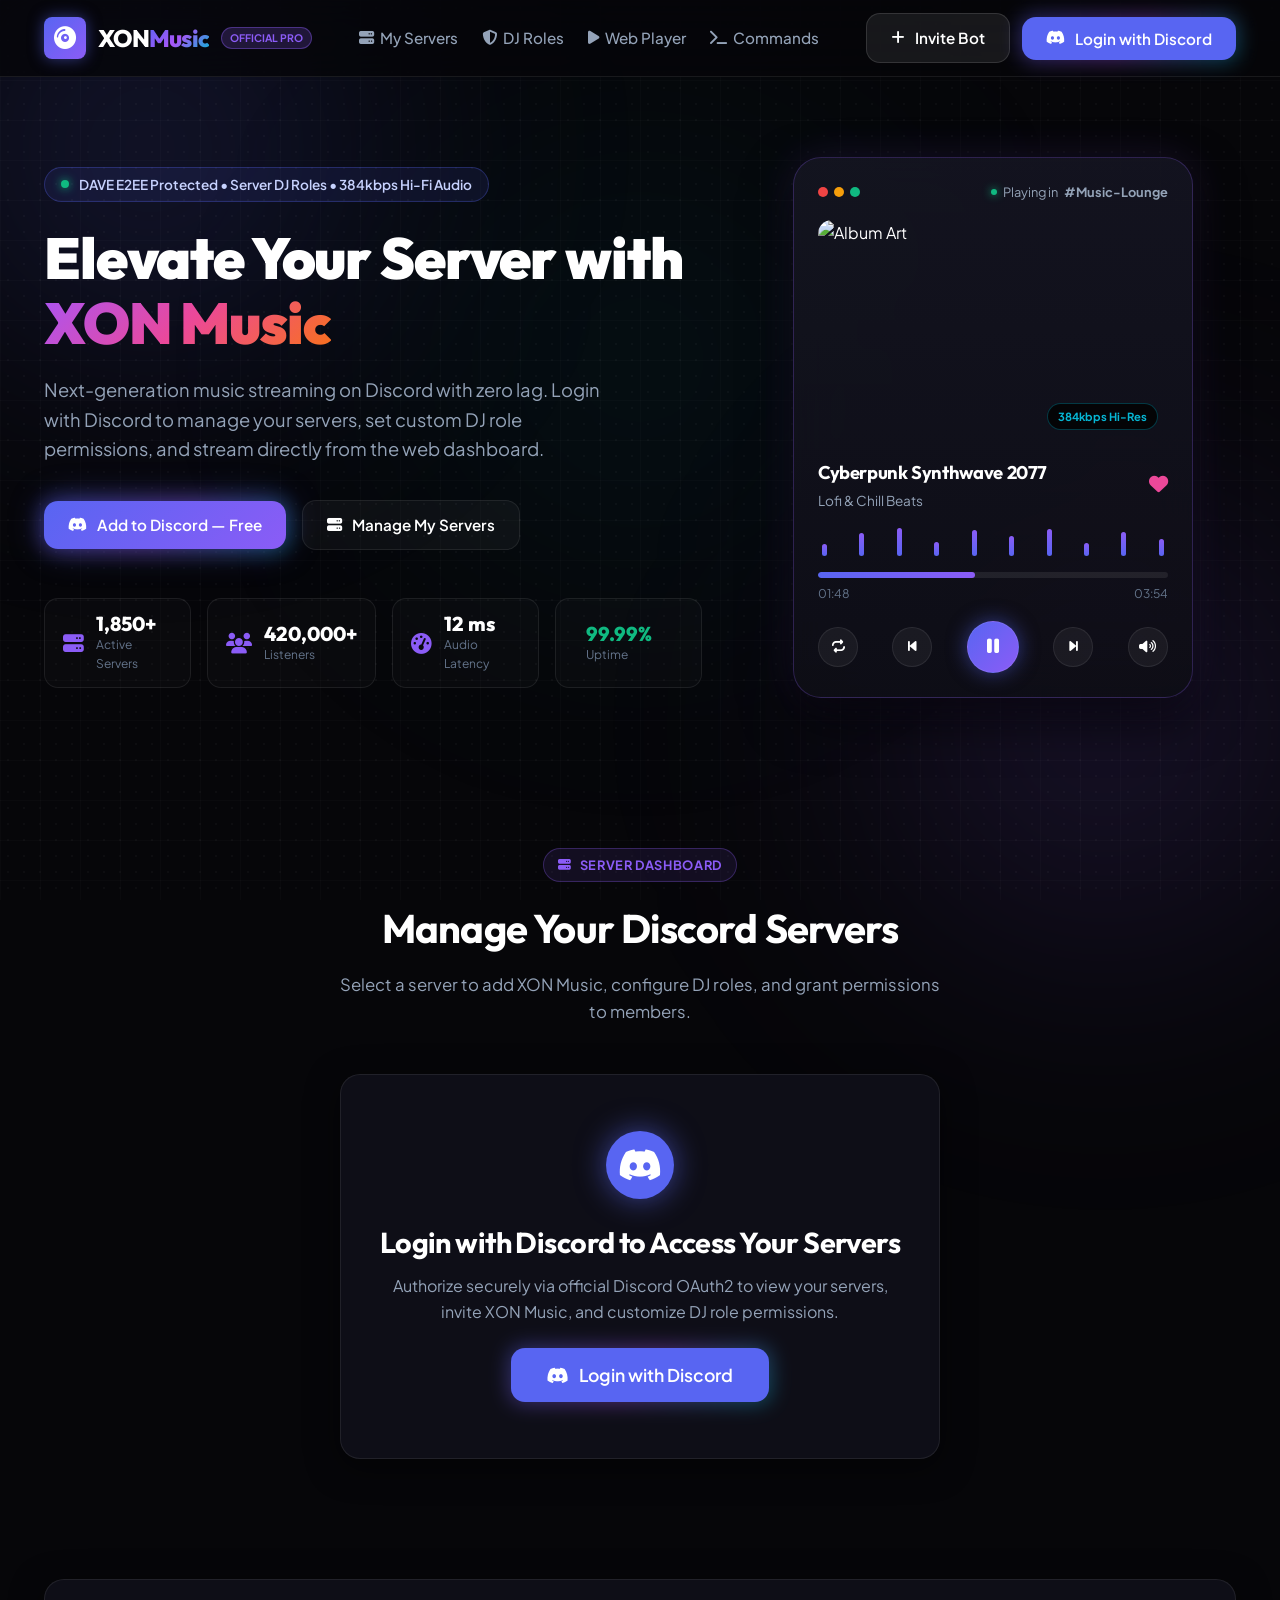
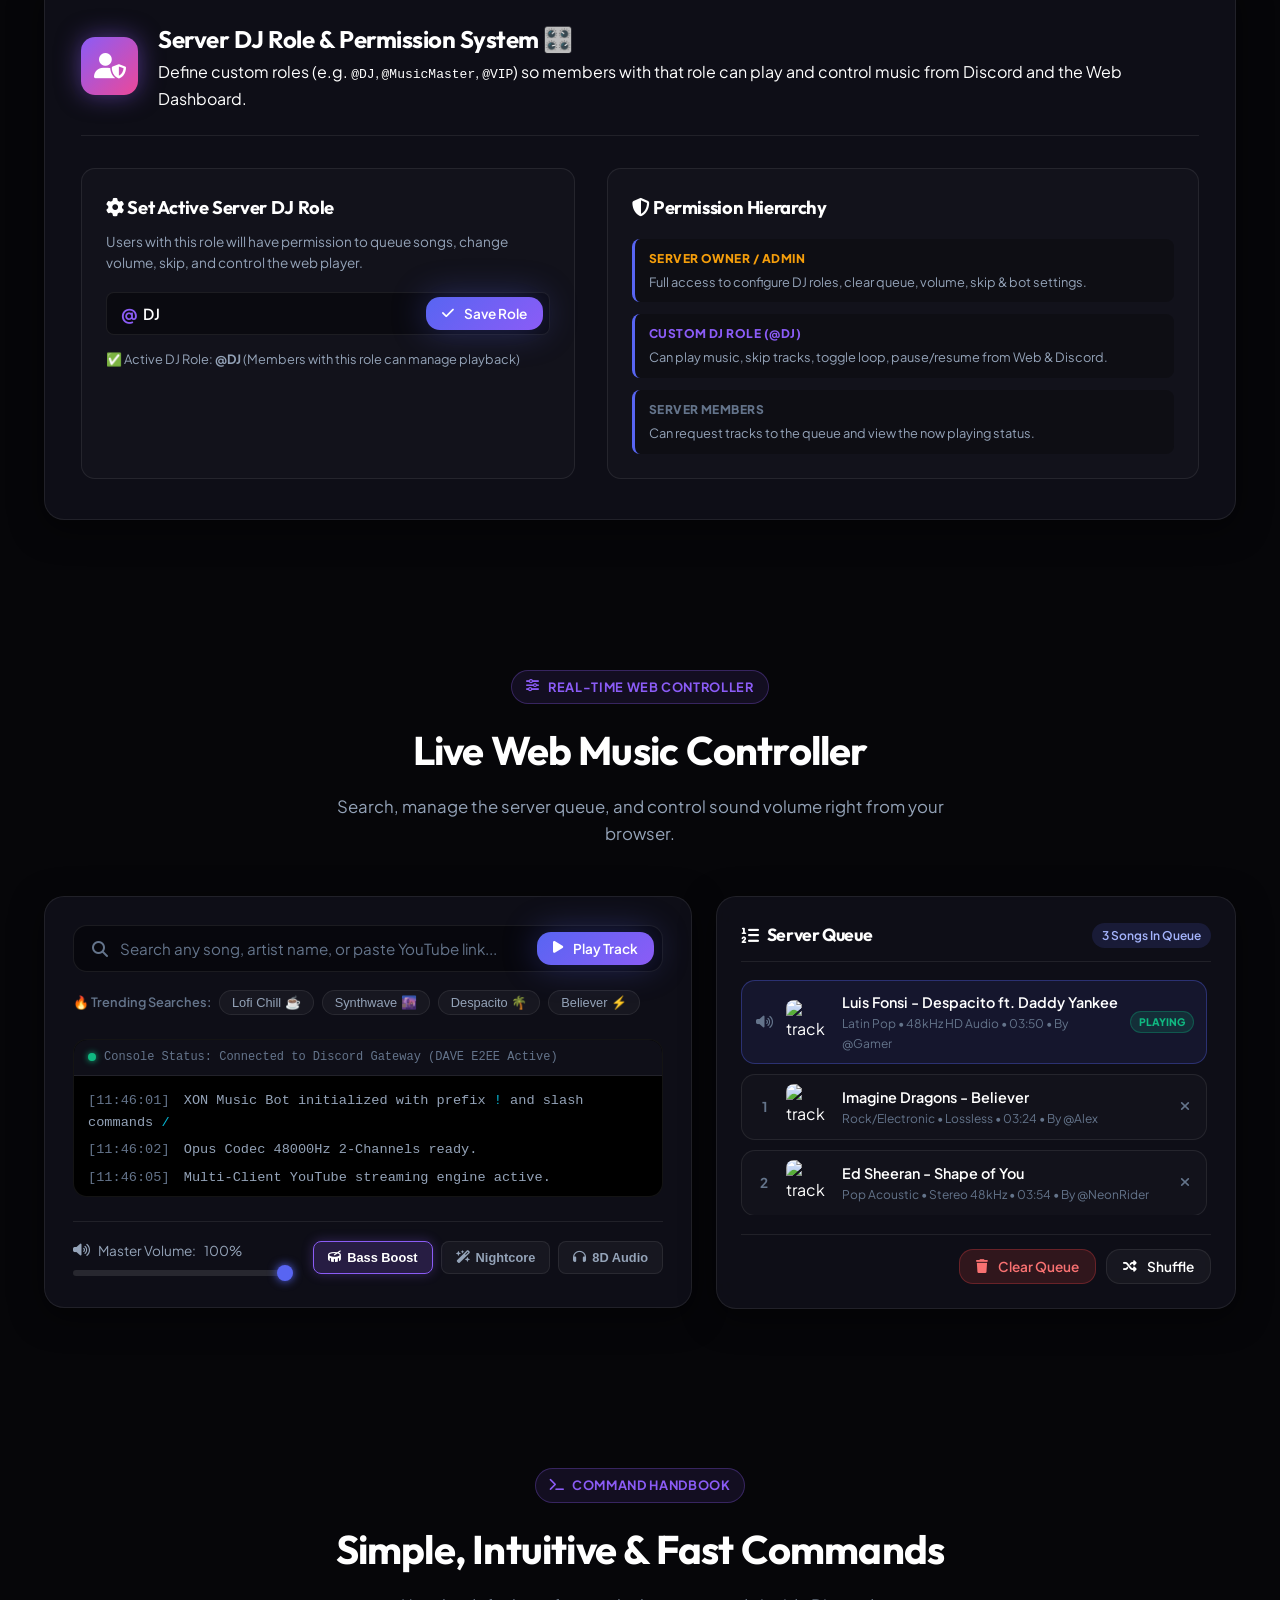
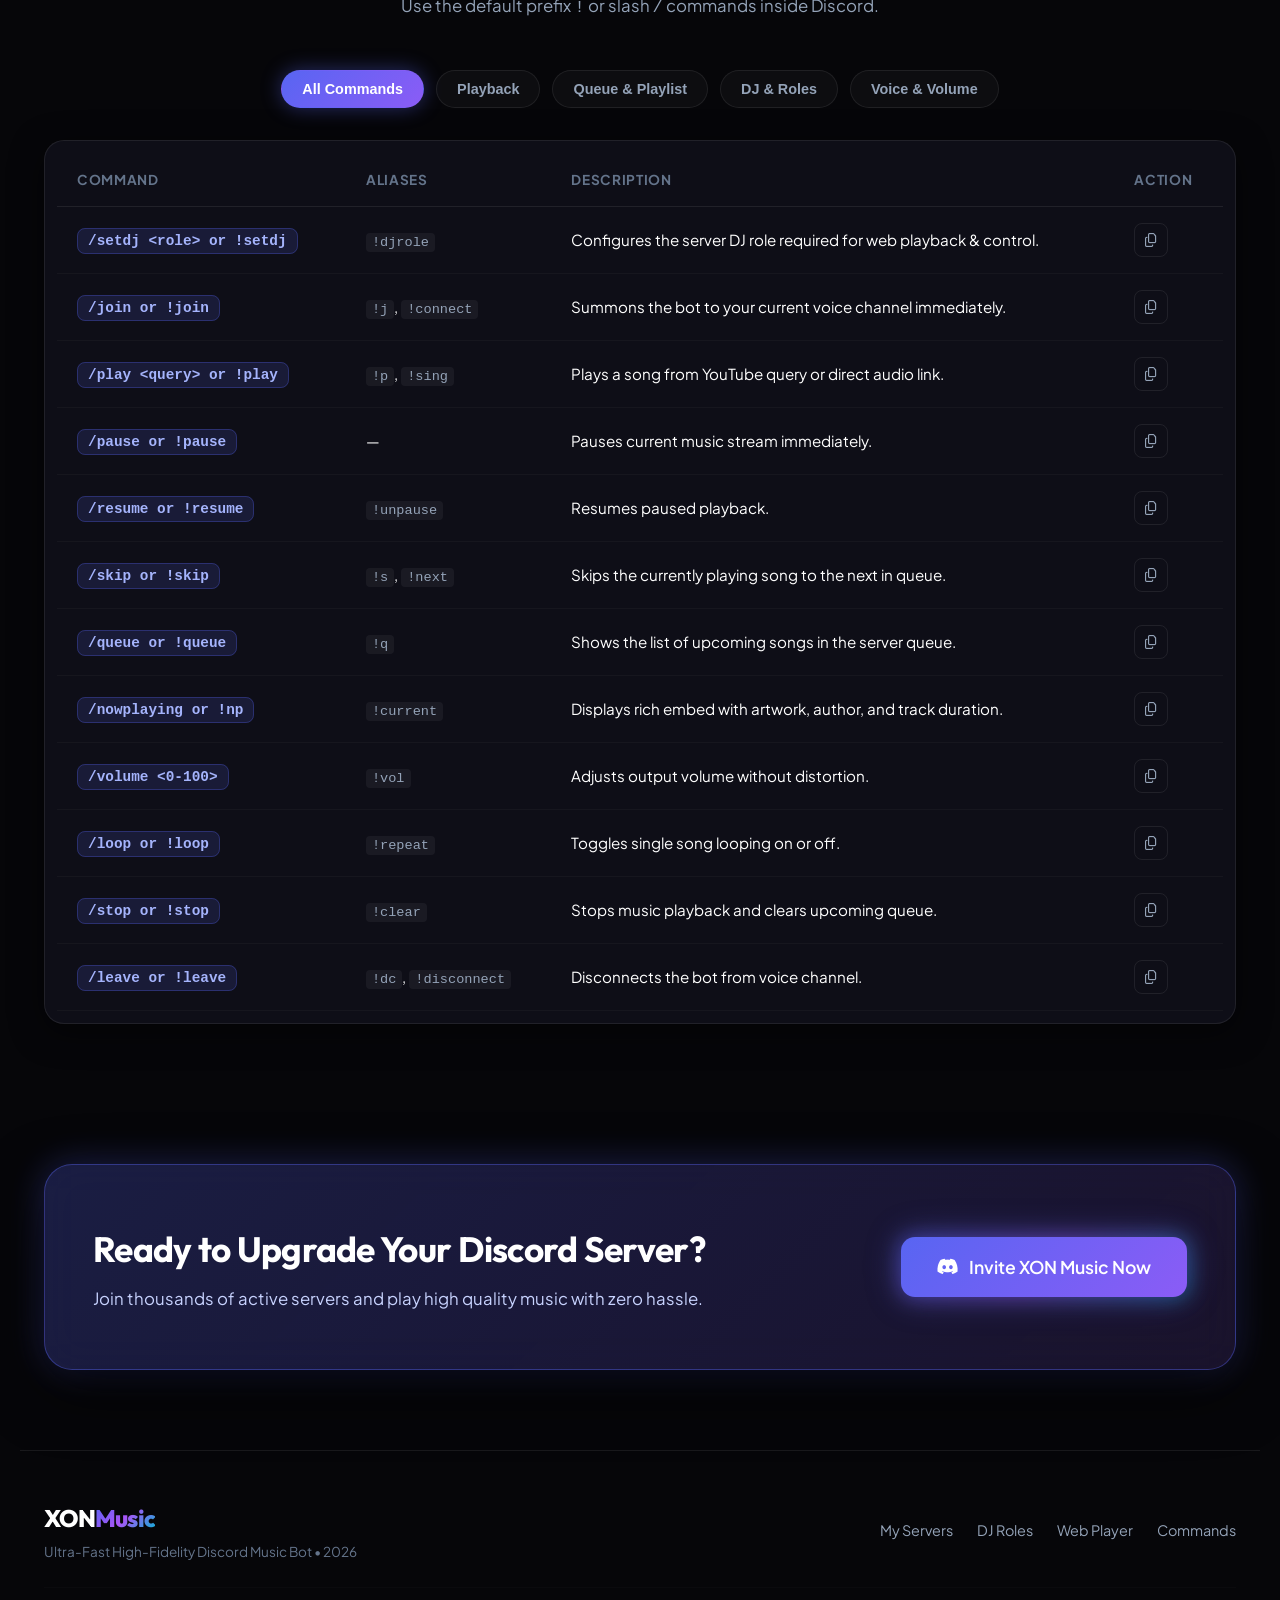
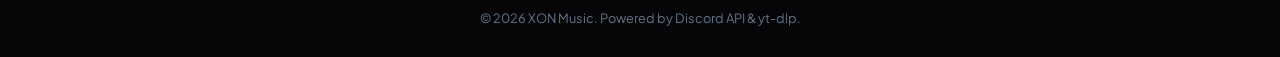
==== web/index.html @ 962e9e8c "Deploy XON Music Bot and Web Dashboard" ====
<!DOCTYPE html>
<html lang="en">
<head>
  <meta charset="UTF-8">
  <meta name="viewport" content="width=device-width, initial-scale=1.0">
  <title>XON Music — Premium High-Fidelity Discord Music Bot & Dashboard</title>
  <meta name="description" content="High-fidelity 24/7 Discord Music Bot with lossless 384kbps audio streaming, DAVE End-to-End Encryption, Server Dashboard & DJ Role Manager.">
  
  <!-- Open Graph / Discord Embed Preview Tags -->
  <meta property="og:type" content="website">
  <meta property="og:title" content="XON Music — Premium Discord Music Bot & Web Dashboard">
  <meta property="og:description" content="Lossless 384kbps audio, 24/7 Uptime, DAVE Voice Encryption, Server Selector & DJ Role Manager. Invite XON Music!">
  <meta property="og:image" content="https://images.unsplash.com/photo-1614613535308-eb5fbd3d2c17?w=1200&auto=format&fit=crop&q=80">
  <meta name="theme-color" content="#8B5CF6">

  <!-- Google Fonts -->
  <link rel="preconnect" href="https://fonts.googleapis.com">
  <link rel="preconnect" href="https://fonts.gstatic.com" crossorigin>
  <link href="https://fonts.googleapis.com/css2?family=Outfit:wght@300;400;500;600;700;800;900&family=Plus+Jakarta+Sans:wght@400;500;600;700;800&display=swap" rel="stylesheet">
  <link rel="stylesheet" href="https://cdnjs.cloudflare.com/ajax/libs/font-awesome/6.5.1/css/all.min.css">
  <link rel="stylesheet" href="style.css">
</head>
<body class="dark-theme">
  <!-- Background Glow & Grid Effect -->
  <div class="bg-noise"></div>
  <div class="bg-grid"></div>
  <div class="glow-orb glow-top-left"></div>
  <div class="glow-orb glow-bottom-right"></div>
  <div class="glow-orb glow-center"></div>

  <!-- Navigation Bar -->
  <header class="navbar-wrapper">
    <nav class="navbar container">
      <a href="#" class="nav-brand">
        <div class="brand-icon">
          <i class="fa-solid fa-compact-disc fa-spin-pulse"></i>
        </div>
        <span class="brand-name">XON<span class="gradient-text">Music</span></span>
        <span class="badge-tag">OFFICIAL PRO</span>
      </a>

      <div class="nav-links">
        <a href="#servers" class="nav-link"><i class="fa-solid fa-server"></i> My Servers</a>
        <a href="#roles" class="nav-link"><i class="fa-solid fa-shield-halved"></i> DJ Roles</a>
        <a href="#player" class="nav-link"><i class="fa-solid fa-play"></i> Web Player</a>
        <a href="#commands" class="nav-link"><i class="fa-solid fa-terminal"></i> Commands</a>
      </div>

      <div class="nav-actions">
        <a id="navInviteBtn" href="https://discord.com/oauth2/authorize?client_id=1539145323048599625&permissions=8&scope=bot%20applications.commands" target="_blank" class="btn btn-secondary">
          <i class="fa-solid fa-plus"></i> Invite Bot
        </a>
        <button id="discordLoginBtn" class="btn btn-discord btn-glow">
          <i class="fa-brands fa-discord"></i> <span id="loginBtnText">Login with Discord</span>
        </button>
      </div>
    </nav>
  </header>

  <main>
    <!-- Hero Section -->
    <section class="hero-section container">
      <div class="hero-content">
        <div class="hero-pill">
          <span class="pill-dot"></span>
          <span>DAVE E2EE Protected • Server DJ Roles • 384kbps Hi-Fi Audio</span>
        </div>
        <h1 class="hero-title">
          Elevate Your Server with <span class="gradient-text-alt">XON Music</span>
        </h1>
        <p class="hero-subtitle">
          Next-generation music streaming on Discord with zero lag. Login with Discord to manage your servers, set custom DJ role permissions, and stream directly from the web dashboard.
        </p>

        <div class="hero-cta-group">
          <a id="heroInviteBtn" href="https://discord.com/oauth2/authorize?client_id=1539145323048599625&permissions=8&scope=bot%20applications.commands" target="_blank" class="btn btn-primary btn-glow">
            <i class="fa-brands fa-discord"></i> Add to Discord — Free
          </a>
          <a href="#servers" class="btn btn-glass">
            <i class="fa-solid fa-server"></i> Manage My Servers
          </a>
        </div>

        <!-- Live Server Counters -->
        <div class="stats-ribbon">
          <div class="stat-card">
            <div class="stat-icon"><i class="fa-solid fa-server"></i></div>
            <div class="stat-info">
              <span class="stat-number" id="serverCount">1,850+</span>
              <span class="stat-label">Active Servers</span>
            </div>
          </div>
          <div class="stat-card">
            <div class="stat-icon"><i class="fa-solid fa-users"></i></div>
            <div class="stat-info">
              <span class="stat-number" id="userCount">420,000+</span>
              <span class="stat-label">Listeners</span>
            </div>
          </div>
          <div class="stat-card">
            <div class="stat-icon"><i class="fa-solid fa-gauge-high"></i></div>
            <div class="stat-info">
              <span class="stat-number" id="pingValue">12 ms</span>
              <span class="stat-label">Audio Latency</span>
            </div>
          </div>
          <div class="stat-card">
            <div class="stat-icon"><i class="fa-solid fa-shield-check"></i></div>
            <div class="stat-info">
              <span class="stat-number text-success">99.99%</span>
              <span class="stat-label">Uptime</span>
            </div>
          </div>
        </div>
      </div>

      <!-- Hero Visual / Live Music Card Mockup -->
      <div class="hero-visual">
        <div class="music-card-mockup glass-panel">
          <div class="mockup-header">
            <div class="window-dots">
              <span></span><span></span><span></span>
            </div>
            <div class="mockup-status">
              <span class="status-indicator"></span> Playing in <strong>#Music-Lounge</strong>
            </div>
          </div>

          <div class="mockup-artwork-wrap">
            <img id="mockupImg" src="https://images.unsplash.com/photo-1614613535308-eb5fbd3d2c17?w=600&auto=format&fit=crop&q=80" alt="Album Art" class="mockup-artwork">
            <div class="mockup-badge">384kbps Hi-Res</div>
          </div>

          <div class="mockup-body">
            <div class="track-info">
              <h3 id="mockupTitle" class="track-title">Cyberpunk Synthwave 2077</h3>
              <p id="mockupArtist" class="track-artist">Lofi & Chill Beats</p>
            </div>
            <button class="like-btn"><i class="fa-solid fa-heart"></i></button>
          </div>

          <!-- Equalizer Animation -->
          <div class="equalizer-bar-group">
            <span class="bar"></span>
            <span class="bar"></span>
            <span class="bar"></span>
            <span class="bar"></span>
            <span class="bar"></span>
            <span class="bar"></span>
            <span class="bar"></span>
            <span class="bar"></span>
            <span class="bar"></span>
            <span class="bar"></span>
          </div>

          <!-- Progress Bar -->
          <div class="progress-wrap">
            <div class="progress-bar">
              <div class="progress-fill" style="width: 45%;"></div>
            </div>
            <div class="progress-times">
              <span id="mockupCurrentTime">01:48</span>
              <span id="mockupTotalTime">03:54</span>
            </div>
          </div>

          <!-- Interactive Controls Preview -->
          <div class="mockup-controls">
            <button class="ctrl-btn" title="Loop" id="mockupLoopBtn"><i class="fa-solid fa-repeat"></i></button>
            <button class="ctrl-btn" title="Previous"><i class="fa-solid fa-backward-step"></i></button>
            <button class="ctrl-btn ctrl-play" id="mockupPlayBtn" title="Play/Pause"><i class="fa-solid fa-pause"></i></button>
            <button class="ctrl-btn" title="Next" id="mockupSkipBtn"><i class="fa-solid fa-forward-step"></i></button>
            <button class="ctrl-btn" title="Volume" id="mockupVolBtn"><i class="fa-solid fa-volume-high"></i></button>
          </div>
        </div>
      </div>
    </section>

    <!-- Server Dashboard & DJ Role Manager Section -->
    <section id="servers" class="dashboard-section container">
      <div class="section-header text-center">
        <span class="badge-chip"><i class="fa-solid fa-server"></i> Server Dashboard</span>
        <h2 class="section-title">Manage Your Discord Servers</h2>
        <p class="section-subtitle">Select a server to add XON Music, configure DJ roles, and grant permissions to members.</p>
      </div>

      <!-- Auth Required Prompt / Active Servers Container -->
      <div id="serversDashboardWrapper">
        <!-- Logged Out State Banner -->
        <div id="serversLoggedOutBanner" class="servers-login-prompt glass-panel text-center">
          <div class="prompt-icon">
            <i class="fa-brands fa-discord"></i>
          </div>
          <h3>Login with Discord to Access Your Servers</h3>
          <p>Authorize securely via official Discord OAuth2 to view your servers, invite XON Music, and customize DJ role permissions.</p>
          <button id="btnPromptDiscordLogin" class="btn btn-discord btn-lg btn-glow">
            <i class="fa-brands fa-discord"></i> Login with Discord
          </button>
        </div>

        <!-- Logged In Servers Grid -->
        <div id="serversLoggedInGrid" class="servers-grid" style="display: none;">
          <!-- Populated dynamically via official Discord API -->
        </div>
      </div>
    </section>

    <!-- DJ Roles & Permission Manager Section -->
    <section id="roles" class="roles-section container">
      <div class="roles-card glass-panel">
        <div class="roles-header">
          <div class="roles-icon">
            <i class="fa-solid fa-user-shield"></i>
          </div>
          <div>
            <h2>Server DJ Role & Permission System 🎛️</h2>
            <p>Define custom roles (e.g. <code>@DJ</code>, <code>@MusicMaster</code>, <code>@VIP</code>) so members with that role can play and control music from Discord and the Web Dashboard.</p>
          </div>
        </div>

        <div class="roles-setup-grid">
          <div class="role-config-box">
            <h4><i class="fa-solid fa-gear"></i> Set Active Server DJ Role</h4>
            <p class="role-help">Users with this role will have permission to queue songs, change volume, skip, and control the web player.</p>
            <div class="role-input-group">
              <span class="input-prefix">@</span>
              <input type="text" id="customDJRoleInput" placeholder="DJ" value="DJ">
              <button id="btnSaveDJRole" class="btn btn-primary btn-sm">
                <i class="fa-solid fa-check"></i> Save Role
              </button>
            </div>
            <span class="role-status-text" id="roleStatusText">✅ Active DJ Role: <strong>@DJ</strong> (Members with this role can manage playback)</span>
          </div>

          <div class="role-hierarchy-box">
            <h4><i class="fa-solid fa-shield-halved"></i> Permission Hierarchy</h4>
            <div class="perm-list">
              <div class="perm-item">
                <span class="perm-badge badge-admin">Server Owner / Admin</span>
                <span class="perm-desc">Full access to configure DJ roles, clear queue, volume, skip & bot settings.</span>
              </div>
              <div class="perm-item">
                <span class="perm-badge badge-dj">Custom DJ Role (@DJ)</span>
                <span class="perm-desc">Can play music, skip tracks, toggle loop, pause/resume from Web & Discord.</span>
              </div>
              <div class="perm-item">
                <span class="perm-badge badge-member">Server Members</span>
                <span class="perm-desc">Can request tracks to the queue and view the now playing status.</span>
              </div>
            </div>
          </div>
        </div>
      </div>
    </section>

    <!-- Web Player Controller Section -->
    <section id="player" class="dashboard-section container">
      <div class="section-header text-center">
        <span class="badge-chip"><i class="fa-solid fa-sliders"></i> Real-time Web Controller</span>
        <h2 class="section-title">Live Web Music Controller</h2>
        <p class="section-subtitle">Search, manage the server queue, and control sound volume right from your browser.</p>
      </div>

      <div class="player-grid">
        <!-- Search & Control Panel -->
        <div class="player-main-card glass-panel">
          <div class="search-input-wrap">
            <i class="fa-solid fa-magnifying-glass search-icon"></i>
            <input type="text" id="webSearchInput" placeholder="Search any song, artist name, or paste YouTube link..." autocomplete="off">
            <button id="webSearchBtn" class="btn btn-primary btn-sm">
              <i class="fa-solid fa-play"></i> Play Track
            </button>
          </div>

          <!-- Quick Suggestions -->
          <div class="quick-tags">
            <span class="tag-title">🔥 Trending Searches:</span>
            <button class="tag-pill" data-query="Lofi Hip Hop Radio Beats">Lofi Chill ☕</button>
            <button class="tag-pill" data-query="Midnight Synthwave Mix">Synthwave 🌆</button>
            <button class="tag-pill" data-query="Luis Fonsi Despacito">Despacito 🌴</button>
            <button class="tag-pill" data-query="Imagine Dragons Believer">Believer ⚡</button>
          </div>

          <div class="player-console">
            <div class="console-screen">
              <div class="console-head">
                <span class="console-dot green"></span>
                <span>Console Status: Connected to Discord Gateway (DAVE E2EE Active)</span>
              </div>
              <div class="console-body" id="consoleLogs">
                <p class="log-line"><span class="log-time">[11:46:01]</span> XON Music Bot initialized with prefix <code>!</code> and slash commands <code>/</code></p>
                <p class="log-line"><span class="log-time">[11:46:02]</span> Opus Codec 48000Hz 2-Channels ready.</p>
                <p class="log-line text-info"><span class="log-time">[11:46:05]</span> Multi-Client YouTube streaming engine active.</p>
              </div>
            </div>
          </div>

          <!-- Volume & Sound Filters -->
          <div class="audio-fx-wrap">
            <div class="fx-item">
              <label for="webVolumeRange"><i class="fa-solid fa-volume-high"></i> Master Volume: <span id="volValueDisplay">100%</span></label>
              <input type="range" id="webVolumeRange" min="0" max="100" value="100" class="slider-control">
            </div>
            <div class="fx-toggles">
              <button class="fx-btn active" id="fxBassBtn"><i class="fa-solid fa-drum"></i> Bass Boost</button>
              <button class="fx-btn" id="fxNightcoreBtn"><i class="fa-solid fa-wand-magic-sparkles"></i> Nightcore</button>
              <button class="fx-btn" id="fx8dBtn"><i class="fa-solid fa-headphones"></i> 8D Audio</button>
            </div>
          </div>
        </div>

        <!-- Live Queue List -->
        <div class="queue-card glass-panel">
          <div class="queue-header">
            <h3><i class="fa-solid fa-list-ol"></i> Server Queue</h3>
            <span class="queue-count" id="queueCountBadge">3 Songs In Queue</span>
          </div>

          <div class="queue-list" id="queueListContainer">
            <div class="queue-item active-track">
              <div class="q-num"><i class="fa-solid fa-volume-high fa-beat"></i></div>
              <img src="https://images.unsplash.com/photo-1614613535308-eb5fbd3d2c17?w=120&auto=format&fit=crop&q=80" alt="track" class="q-thumb">
              <div class="q-details">
                <span class="q-title">Cyberpunk Synthwave 2077</span>
                <span class="q-meta">Lofi Chill • 03:54 • By @Gamer</span>
              </div>
              <span class="badge-playing">PLAYING</span>
            </div>

            <div class="queue-item">
              <div class="q-num">1</div>
              <img src="https://images.unsplash.com/photo-1511671782779-c97d3d27a1d4?w=120&auto=format&fit=crop&q=80" alt="track" class="q-thumb">
              <div class="q-details">
                <span class="q-title">Luis Fonsi - Despacito</span>
                <span class="q-meta">Latin Pop • 03:50</span>
              </div>
              <button class="q-action-btn" title="Remove"><i class="fa-solid fa-xmark"></i></button>
            </div>

            <div class="queue-item">
              <div class="q-num">2</div>
              <img src="https://images.unsplash.com/photo-1470225620780-dba8ba36b745?w=120&auto=format&fit=crop&q=80" alt="track" class="q-thumb">
              <div class="q-details">
                <span class="q-title">Imagine Dragons - Believer</span>
                <span class="q-meta">Rock/Electronic • 03:24</span>
              </div>
              <button class="q-action-btn" title="Remove"><i class="fa-solid fa-xmark"></i></button>
            </div>
          </div>

          <div class="queue-footer">
            <button id="clearQueueBtn" class="btn btn-danger-glass btn-sm">
              <i class="fa-solid fa-trash"></i> Clear Queue
            </button>
            <button id="shuffleQueueBtn" class="btn btn-glass btn-sm">
              <i class="fa-solid fa-shuffle"></i> Shuffle
            </button>
          </div>
        </div>
      </div>
    </section>

    <!-- Interactive Commands Explorer -->
    <section id="commands" class="commands-section container">
      <div class="section-header text-center">
        <span class="badge-chip"><i class="fa-solid fa-terminal"></i> Command Handbook</span>
        <h2 class="section-title">Simple, Intuitive & Fast Commands</h2>
        <p class="section-subtitle">Use the default prefix <code>!</code> or slash <code>/</code> commands inside Discord.</p>
      </div>

      <div class="commands-filter-bar">
        <button class="cmd-filter-btn active" data-category="all">All Commands</button>
        <button class="cmd-filter-btn" data-category="playback">Playback</button>
        <button class="cmd-filter-btn" data-category="queue">Queue & Playlist</button>
        <button class="cmd-filter-btn" data-category="roles">DJ & Roles</button>
        <button class="cmd-filter-btn" data-category="voice">Voice & Volume</button>
      </div>

      <div class="commands-table-wrap glass-panel">
        <table class="commands-table">
          <thead>
            <tr>
              <th>Command</th>
              <th>Aliases</th>
              <th>Description</th>
              <th>Action</th>
            </tr>
          </thead>
          <tbody id="commandsTableBody">
            <tr data-cat="roles">
              <td><span class="cmd-badge">/setdj &lt;role&gt;  or  !setdj</span></td>
              <td><code>!djrole</code></td>
              <td>Configures the server DJ role required for web playback & control.</td>
              <td><button class="btn-copy-cmd" data-cmd="/setdj role:@DJ" title="Copy"><i class="fa-regular fa-copy"></i></button></td>
            </tr>
            <tr data-cat="voice">
              <td><span class="cmd-badge">/join  or  !join</span></td>
              <td><code>!j</code>, <code>!connect</code></td>
              <td>Summons the bot to your current voice channel immediately.</td>
              <td><button class="btn-copy-cmd" data-cmd="/join" title="Copy"><i class="fa-regular fa-copy"></i></button></td>
            </tr>
            <tr data-cat="playback">
              <td><span class="cmd-badge">/play &lt;query&gt;  or  !play</span></td>
              <td><code>!p</code>, <code>!sing</code></td>
              <td>Plays a song from YouTube query or direct audio link.</td>
              <td><button class="btn-copy-cmd" data-cmd="/play query:" title="Copy"><i class="fa-regular fa-copy"></i></button></td>
            </tr>
            <tr data-cat="playback">
              <td><span class="cmd-badge">/pause  or  !pause</span></td>
              <td>—</td>
              <td>Pauses current music stream immediately.</td>
              <td><button class="btn-copy-cmd" data-cmd="/pause" title="Copy"><i class="fa-regular fa-copy"></i></button></td>
            </tr>
            <tr data-cat="playback">
              <td><span class="cmd-badge">/resume  or  !resume</span></td>
              <td><code>!unpause</code></td>
              <td>Resumes paused playback.</td>
              <td><button class="btn-copy-cmd" data-cmd="/resume" title="Copy"><i class="fa-regular fa-copy"></i></button></td>
            </tr>
            <tr data-cat="queue">
              <td><span class="cmd-badge">/skip  or  !skip</span></td>
              <td><code>!s</code>, <code>!next</code></td>
              <td>Skips the currently playing song to the next in queue.</td>
              <td><button class="btn-copy-cmd" data-cmd="/skip" title="Copy"><i class="fa-regular fa-copy"></i></button></td>
            </tr>
            <tr data-cat="queue">
              <td><span class="cmd-badge">/queue  or  !queue</span></td>
              <td><code>!q</code></td>
              <td>Shows the list of upcoming songs in the server queue.</td>
              <td><button class="btn-copy-cmd" data-cmd="/queue" title="Copy"><i class="fa-regular fa-copy"></i></button></td>
            </tr>
            <tr data-cat="playback">
              <td><span class="cmd-badge">/nowplaying  or  !np</span></td>
              <td><code>!current</code></td>
              <td>Displays rich embed with artwork, author, and track duration.</td>
              <td><button class="btn-copy-cmd" data-cmd="/nowplaying" title="Copy"><i class="fa-regular fa-copy"></i></button></td>
            </tr>
            <tr data-cat="voice">
              <td><span class="cmd-badge">/volume &lt;0-100&gt;</span></td>
              <td><code>!vol</code></td>
              <td>Adjusts output volume without distortion.</td>
              <td><button class="btn-copy-cmd" data-cmd="/volume volume:100" title="Copy"><i class="fa-regular fa-copy"></i></button></td>
            </tr>
            <tr data-cat="queue">
              <td><span class="cmd-badge">/loop  or  !loop</span></td>
              <td><code>!repeat</code></td>
              <td>Toggles single song looping on or off.</td>
              <td><button class="btn-copy-cmd" data-cmd="/loop" title="Copy"><i class="fa-regular fa-copy"></i></button></td>
            </tr>
            <tr data-cat="queue">
              <td><span class="cmd-badge">/stop  or  !stop</span></td>
              <td><code>!clear</code></td>
              <td>Stops music playback and clears upcoming queue.</td>
              <td><button class="btn-copy-cmd" data-cmd="/stop" title="Copy"><i class="fa-regular fa-copy"></i></button></td>
            </tr>
            <tr data-cat="voice">
              <td><span class="cmd-badge">/leave  or  !leave</span></td>
              <td><code>!dc</code>, <code>!disconnect</code></td>
              <td>Disconnects the bot from voice channel.</td>
              <td><button class="btn-copy-cmd" data-cmd="/leave" title="Copy"><i class="fa-regular fa-copy"></i></button></td>
            </tr>
          </tbody>
        </table>
      </div>
    </section>

    <!-- Call to Action Banner -->
    <section class="cta-section container">
      <div class="cta-banner glass-panel">
        <div class="cta-text">
          <h2>Ready to Upgrade Your Discord Server?</h2>
          <p>Join thousands of active servers and play high quality music with zero hassle.</p>
        </div>
        <div class="cta-buttons">
          <a href="https://discord.com/oauth2/authorize?client_id=1539145323048599625&permissions=8&scope=bot%20applications.commands" target="_blank" class="btn btn-primary btn-lg btn-glow">
            <i class="fa-brands fa-discord"></i> Invite XON Music Now
          </a>
        </div>
      </div>
    </section>
  </main>

  <!-- Discord OAuth Login Modal (100% Real Official Flow) -->
  <div id="authModal" class="modal-overlay">
    <div class="modal-card glass-panel">
      <button class="modal-close-btn" id="modalCloseBtn"><i class="fa-solid fa-xmark"></i></button>
      <div class="modal-header">
        <div class="discord-logo-icon">
          <i class="fa-brands fa-discord"></i>
        </div>
        <h3>Discord Sign-In</h3>
        <p>Login securely with your Discord account to manage your servers and control the web player.</p>
      </div>

      <div class="modal-body" id="modalBodyContent">
        <div class="oauth-benefits">
          <div class="b-item"><i class="fa-solid fa-shield-check text-success"></i> Official Discord OAuth2 Secure Login</div>
          <div class="b-item"><i class="fa-solid fa-server text-purple"></i> Instant sync with your Discord Servers</div>
          <div class="b-item"><i class="fa-solid fa-sliders text-cyan"></i> Real-time DJ Role & Web Controller Access</div>
        </div>

        <button id="btnProceedDiscordAuth" class="btn btn-discord btn-lg btn-block btn-glow">
          <i class="fa-brands fa-discord"></i> Authorize with Discord
        </button>
      </div>
    </div>
  </div>

  <!-- Toast Notification Container -->
  <div id="toastContainer" class="toast-container"></div>

  <!-- Footer -->
  <footer class="footer container">
    <div class="footer-content">
      <div class="footer-brand">
        <span class="brand-name">XON<span class="gradient-text">Music</span></span>
        <p>Ultra-Fast High-Fidelity Discord Music Bot • 2026</p>
      </div>
      <div class="footer-links">
        <a href="#servers">My Servers</a>
        <a href="#roles">DJ Roles</a>
        <a href="#player">Web Player</a>
        <a href="#commands">Commands</a>
      </div>
    </div>
    <div class="footer-bottom">
      <p>© 2026 XON Music. Powered by Discord API & yt-dlp.</p>
    </div>
  </footer>

  <script src="app.js"></script>
</body>
</html>
---- web/style.css ----
/* ==========================================================================
   XON Music — Next-Gen Dark Glassmorphic Design System
   ========================================================================== */

:root {
  --bg-base: #060609;
  --bg-card: rgba(18, 18, 28, 0.75);
  --bg-card-hover: rgba(28, 28, 44, 0.85);
  --bg-glass: rgba(255, 255, 255, 0.03);
  --border-glass: rgba(255, 255, 255, 0.08);
  --border-glow: rgba(139, 92, 246, 0.3);

  --discord-blurple: #5865F2;
  --discord-hover: #4752C4;
  --neon-purple: #8B5CF6;
  --neon-cyan: #06b6d4;
  --neon-pink: #ec4899;
  --neon-green: #10b981;
  --neon-orange: #f97316;

  --text-primary: #FFFFFF;
  --text-secondary: #94A3B8;
  --text-muted: #64748B;

  --font-heading: 'Outfit', -apple-system, BlinkMacSystemFont, sans-serif;
  --font-body: 'Plus Jakarta Sans', -apple-system, BlinkMacSystemFont, sans-serif;

  --radius-sm: 8px;
  --radius-md: 14px;
  --radius-lg: 20px;
  --radius-xl: 28px;
  --radius-full: 9999px;

  --shadow-sm: 0 4px 12px rgba(0, 0, 0, 0.3);
  --shadow-md: 0 8px 32px rgba(0, 0, 0, 0.5);
  --shadow-glow: 0 0 35px rgba(88, 101, 242, 0.35);
  --shadow-purple-glow: 0 0 30px rgba(139, 92, 246, 0.4);
}

/* Reset & Global */
*, *::before, *::after {
  box-sizing: border-box;
  margin: 0;
  padding: 0;
}

html {
  scroll-behavior: smooth;
}

body {
  font-family: var(--font-body);
  background-color: var(--bg-base);
  color: var(--text-primary);
  line-height: 1.6;
  overflow-x: hidden;
  position: relative;
  min-height: 100vh;
}

/* Background Ambient Lighting & Grids */
.bg-grid {
  position: fixed;
  top: 0;
  left: 0;
  width: 100vw;
  height: 100vh;
  background-size: 40px 40px;
  background-image: 
    linear-gradient(to right, rgba(255, 255, 255, 0.02) 1px, transparent 1px),
    linear-gradient(to bottom, rgba(255, 255, 255, 0.02) 1px, transparent 1px);
  pointer-events: none;
  z-index: -2;
}

.bg-noise {
  position: fixed;
  top: 0;
  left: 0;
  width: 100vw;
  height: 100vh;
  opacity: 0.03;
  pointer-events: none;
  z-index: -1;
  background-image: radial-gradient(#fff 1px, transparent 1px);
  background-size: 16px 16px;
}

.glow-orb {
  position: fixed;
  border-radius: 50%;
  filter: blur(130px);
  pointer-events: none;
  z-index: -3;
}

.glow-top-left {
  top: -150px;
  left: -150px;
  width: 600px;
  height: 600px;
  background: radial-gradient(circle, rgba(88, 101, 242, 0.25), transparent 70%);
}

.glow-bottom-right {
  bottom: -150px;
  right: -150px;
  width: 650px;
  height: 650px;
  background: radial-gradient(circle, rgba(139, 92, 246, 0.2), transparent 70%);
}

.glow-center {
  top: 40%;
  left: 50%;
  transform: translate(-50%, -50%);
  width: 700px;
  height: 700px;
  background: radial-gradient(circle, rgba(6, 182, 212, 0.08), transparent 70%);
}

/* Layout Container */
.container {
  max-width: 1240px;
  margin: 0 auto;
  padding: 0 24px;
}

/* Typography Utilities */
h1, h2, h3, h4, h5, h6 {
  font-family: var(--font-heading);
  font-weight: 700;
  letter-spacing: -0.02em;
}

.gradient-text {
  background: linear-gradient(135deg, #5865F2 0%, #a855f7 50%, #06b6d4 100%);
  -webkit-background-clip: text;
  -webkit-text-fill-color: transparent;
}

.gradient-text-alt {
  background: linear-gradient(135deg, #a855f7 0%, #ec4899 50%, #f97316 100%);
  -webkit-background-clip: text;
  -webkit-text-fill-color: transparent;
}

.text-success { color: var(--neon-green); }
.text-cyan { color: var(--neon-cyan); }
.text-purple { color: var(--neon-purple); }
.text-info { color: #38bdf8; }

/* Glass Panel Component */
.glass-panel {
  background: var(--bg-card);
  backdrop-filter: blur(20px);
  -webkit-backdrop-filter: blur(20px);
  border: 1px solid var(--border-glass);
  border-radius: var(--radius-lg);
  box-shadow: var(--shadow-md);
  transition: all 0.3s cubic-bezier(0.16, 1, 0.3, 1);
}

.glass-panel:hover {
  border-color: rgba(139, 92, 246, 0.25);
}

/* Buttons */
.btn {
  display: inline-flex;
  align-items: center;
  justify-content: center;
  gap: 10px;
  padding: 12px 24px;
  font-family: var(--font-body);
  font-size: 0.95rem;
  font-weight: 600;
  border-radius: var(--radius-md);
  text-decoration: none;
  cursor: pointer;
  border: none;
  outline: none;
  transition: all 0.25s cubic-bezier(0.16, 1, 0.3, 1);
}

.btn-primary {
  background: linear-gradient(135deg, #5865F2 0%, #8B5CF6 100%);
  color: #fff;
  box-shadow: var(--shadow-glow);
}

.btn-primary:hover {
  transform: translateY(-2px);
  box-shadow: 0 0 35px rgba(88, 101, 242, 0.6);
  background: linear-gradient(135deg, #6875f5 0%, #9d6fff 100%);
}

.btn-glow {
  position: relative;
}

.btn-glow::after {
  content: '';
  position: absolute;
  inset: -2px;
  border-radius: var(--radius-md);
  background: linear-gradient(135deg, #5865F2, #a855f7, #06b6d4);
  z-index: -1;
  opacity: 0.4;
  filter: blur(10px);
  transition: opacity 0.3s ease;
}

.btn-glow:hover::after {
  opacity: 0.8;
}

.btn-discord {
  background: #5865F2;
  color: #fff;
}

.btn-discord:hover {
  background: var(--discord-hover);
  transform: translateY(-2px);
  box-shadow: var(--shadow-glow);
}

.btn-secondary {
  background: rgba(255, 255, 255, 0.08);
  color: #fff;
  border: 1px solid rgba(255, 255, 255, 0.12);
}

.btn-secondary:hover {
  background: rgba(255, 255, 255, 0.14);
  border-color: rgba(255, 255, 255, 0.25);
  transform: translateY(-2px);
}

.btn-glass {
  background: rgba(255, 255, 255, 0.04);
  color: var(--text-primary);
  border: 1px solid var(--border-glass);
}

.btn-glass:hover {
  background: rgba(255, 255, 255, 0.1);
  border-color: var(--neon-purple);
  transform: translateY(-2px);
}

.btn-danger-glass {
  background: rgba(239, 68, 68, 0.15);
  color: #f87171;
  border: 1px solid rgba(239, 68, 68, 0.3);
}

.btn-danger-glass:hover {
  background: rgba(239, 68, 68, 0.3);
  color: #fff;
}

.btn-sm {
  padding: 8px 16px;
  font-size: 0.85rem;
}

.btn-lg {
  padding: 16px 36px;
  font-size: 1.1rem;
}

.btn-block {
  width: 100%;
}

/* Navigation Bar */
.navbar-wrapper {
  position: sticky;
  top: 0;
  z-index: 100;
  backdrop-filter: blur(25px);
  -webkit-backdrop-filter: blur(25px);
  background: rgba(6, 6, 9, 0.8);
  border-bottom: 1px solid var(--border-glass);
}

.navbar {
  display: flex;
  align-items: center;
  justify-content: space-between;
  height: 76px;
}

.nav-brand {
  display: flex;
  align-items: center;
  gap: 12px;
  text-decoration: none;
  color: var(--text-primary);
}

.brand-icon {
  width: 42px;
  height: 42px;
  background: linear-gradient(135deg, #5865F2, #8B5CF6);
  border-radius: var(--radius-sm);
  display: flex;
  align-items: center;
  justify-content: center;
  font-size: 1.4rem;
  color: #fff;
  box-shadow: 0 0 15px rgba(88, 101, 242, 0.5);
}

.brand-name {
  font-family: var(--font-heading);
  font-size: 1.5rem;
  font-weight: 800;
  letter-spacing: -0.03em;
}

.badge-tag {
  font-size: 0.65rem;
  padding: 2px 8px;
  background: rgba(139, 92, 246, 0.2);
  border: 1px solid rgba(139, 92, 246, 0.4);
  color: var(--neon-purple);
  border-radius: var(--radius-full);
  font-weight: 700;
  text-transform: uppercase;
}

.nav-links {
  display: flex;
  align-items: center;
  gap: 24px;
}

.nav-link {
  color: var(--text-secondary);
  text-decoration: none;
  font-size: 0.95rem;
  font-weight: 500;
  transition: color 0.2s ease;
  display: flex;
  align-items: center;
  gap: 6px;
}

.nav-link:hover {
  color: var(--text-primary);
}

.nav-actions {
  display: flex;
  align-items: center;
  gap: 12px;
}

/* Hero Section */
.hero-section {
  display: grid;
  grid-template-columns: 1.15fr 0.85fr;
  align-items: center;
  gap: 48px;
  padding: 80px 24px 70px;
}

.hero-pill {
  display: inline-flex;
  align-items: center;
  gap: 10px;
  padding: 6px 16px;
  background: rgba(88, 101, 242, 0.1);
  border: 1px solid rgba(88, 101, 242, 0.3);
  border-radius: var(--radius-full);
  font-size: 0.85rem;
  color: #c7d2fe;
  font-weight: 600;
  margin-bottom: 24px;
}

.pill-dot {
  width: 8px;
  height: 8px;
  background: var(--neon-green);
  border-radius: 50%;
  box-shadow: 0 0 10px var(--neon-green);
  animation: pulse 2s infinite;
}

@keyframes pulse {
  0%, 100% { opacity: 1; transform: scale(1); }
  50% { opacity: 0.4; transform: scale(0.85); }
}

.hero-title {
  font-size: 3.6rem;
  line-height: 1.12;
  font-weight: 900;
  margin-bottom: 20px;
}

.hero-subtitle {
  font-size: 1.15rem;
  color: var(--text-secondary);
  max-width: 580px;
  margin-bottom: 36px;
}

.hero-cta-group {
  display: flex;
  align-items: center;
  gap: 16px;
  margin-bottom: 48px;
}

/* Stats Ribbon */
.stats-ribbon {
  display: grid;
  grid-template-columns: repeat(4, 1fr);
  gap: 16px;
}

.stat-card {
  background: rgba(255, 255, 255, 0.02);
  border: 1px solid var(--border-glass);
  border-radius: var(--radius-md);
  padding: 14px 18px;
  display: flex;
  align-items: center;
  gap: 12px;
}

.stat-icon {
  font-size: 1.3rem;
  color: var(--neon-purple);
}

.stat-info {
  display: flex;
  flex-direction: column;
}

.stat-number {
  font-family: var(--font-heading);
  font-size: 1.25rem;
  font-weight: 800;
  line-height: 1.1;
}

.stat-label {
  font-size: 0.75rem;
  color: var(--text-muted);
}

/* Music Card Mockup */
.hero-visual {
  display: flex;
  justify-content: center;
}

.music-card-mockup {
  width: 100%;
  max-width: 400px;
  padding: 24px;
  background: linear-gradient(180deg, rgba(22, 22, 35, 0.85) 0%, rgba(14, 14, 22, 0.95) 100%);
  border: 1px solid rgba(139, 92, 246, 0.25);
  box-shadow: 0 20px 50px rgba(0, 0, 0, 0.7), 0 0 40px rgba(139, 92, 246, 0.15);
  border-radius: var(--radius-xl);
}

.mockup-header {
  display: flex;
  align-items: center;
  justify-content: space-between;
  margin-bottom: 18px;
}

.window-dots {
  display: flex;
  gap: 6px;
}

.window-dots span {
  width: 10px;
  height: 10px;
  border-radius: 50%;
}
.window-dots span:nth-child(1) { background: #ef4444; }
.window-dots span:nth-child(2) { background: #f59e0b; }
.window-dots span:nth-child(3) { background: #10b981; }

.mockup-status {
  font-size: 0.8rem;
  color: var(--text-secondary);
  display: flex;
  align-items: center;
  gap: 6px;
}

.status-indicator {
  width: 6px;
  height: 6px;
  background: var(--neon-green);
  border-radius: 50%;
  box-shadow: 0 0 8px var(--neon-green);
}

.mockup-artwork-wrap {
  position: relative;
  width: 100%;
  height: 220px;
  border-radius: var(--radius-md);
  overflow: hidden;
  margin-bottom: 18px;
}

.mockup-artwork {
  width: 100%;
  height: 100%;
  object-fit: cover;
  transition: transform 0.5s ease;
}

.mockup-artwork-wrap:hover .mockup-artwork {
  transform: scale(1.04);
}

.mockup-badge {
  position: absolute;
  bottom: 10px;
  right: 10px;
  background: rgba(0, 0, 0, 0.75);
  backdrop-filter: blur(8px);
  padding: 4px 10px;
  border-radius: var(--radius-full);
  font-size: 0.7rem;
  font-weight: 700;
  color: var(--neon-cyan);
  border: 1px solid rgba(6, 182, 212, 0.3);
}

.mockup-body {
  display: flex;
  align-items: center;
  justify-content: space-between;
  margin-bottom: 16px;
}

.track-title {
  font-size: 1.15rem;
  font-weight: 700;
  margin-bottom: 2px;
}

.track-artist {
  font-size: 0.85rem;
  color: var(--text-secondary);
}

.like-btn {
  background: transparent;
  border: none;
  color: #ec4899;
  font-size: 1.2rem;
  cursor: pointer;
  transition: transform 0.2s ease;
}

.like-btn:hover {
  transform: scale(1.2);
}

/* Equalizer Bars */
.equalizer-bar-group {
  display: flex;
  align-items: flex-end;
  justify-content: space-between;
  height: 28px;
  margin-bottom: 16px;
  padding: 0 4px;
}

.equalizer-bar-group .bar {
  width: 5px;
  background: linear-gradient(180deg, var(--neon-purple), var(--discord-blurple));
  border-radius: 4px;
  animation: equalize 1.2s infinite ease-in-out alternate;
}

.equalizer-bar-group .bar:nth-child(1) { height: 40%; animation-delay: 0.1s; }
.equalizer-bar-group .bar:nth-child(2) { height: 80%; animation-delay: 0.3s; }
.equalizer-bar-group .bar:nth-child(3) { height: 100%; animation-delay: 0.2s; }
.equalizer-bar-group .bar:nth-child(4) { height: 50%; animation-delay: 0.4s; }
.equalizer-bar-group .bar:nth-child(5) { height: 90%; animation-delay: 0.15s; }
.equalizer-bar-group .bar:nth-child(6) { height: 70%; animation-delay: 0.35s; }
.equalizer-bar-group .bar:nth-child(7) { height: 95%; animation-delay: 0.25s; }
.equalizer-bar-group .bar:nth-child(8) { height: 45%; animation-delay: 0.05s; }
.equalizer-bar-group .bar:nth-child(9) { height: 85%; animation-delay: 0.3s; }
.equalizer-bar-group .bar:nth-child(10) { height: 60%; animation-delay: 0.2s; }

@keyframes equalize {
  0% { height: 15%; }
  100% { height: 100%; }
}

.progress-wrap {
  margin-bottom: 18px;
}

.progress-bar {
  width: 100%;
  height: 6px;
  background: rgba(255, 255, 255, 0.08);
  border-radius: var(--radius-full);
  overflow: hidden;
  cursor: pointer;
}

.progress-fill {
  height: 100%;
  background: linear-gradient(90deg, #5865F2, #8B5CF6);
  border-radius: var(--radius-full);
}

.progress-times {
  display: flex;
  justify-content: space-between;
  font-size: 0.75rem;
  color: var(--text-muted);
  margin-top: 6px;
}

.mockup-controls {
  display: flex;
  align-items: center;
  justify-content: space-between;
}

.ctrl-btn {
  background: rgba(255, 255, 255, 0.05);
  border: 1px solid var(--border-glass);
  color: var(--text-primary);
  width: 40px;
  height: 40px;
  border-radius: 50%;
  display: flex;
  align-items: center;
  justify-content: center;
  cursor: pointer;
  transition: all 0.2s ease;
}

.ctrl-btn:hover {
  background: rgba(255, 255, 255, 0.15);
  transform: scale(1.08);
}

.ctrl-play {
  width: 52px;
  height: 52px;
  background: linear-gradient(135deg, #5865F2, #8B5CF6);
  box-shadow: 0 0 20px rgba(88, 101, 242, 0.5);
  font-size: 1.2rem;
}

.ctrl-play:hover {
  background: linear-gradient(135deg, #6875f5, #9d6fff);
  transform: scale(1.1);
}

/* ==========================================================================
   NEW: Servers Dashboard Grid & Server Card Styles
   ========================================================================== */
.servers-login-prompt {
  padding: 56px 32px;
  max-width: 600px;
  margin: 0 auto;
}

.prompt-icon {
  width: 68px;
  height: 68px;
  background: var(--discord-blurple);
  border-radius: 50%;
  display: flex;
  align-items: center;
  justify-content: center;
  font-size: 2.2rem;
  color: #fff;
  margin: 0 auto 20px;
  box-shadow: 0 0 30px rgba(88, 101, 242, 0.6);
}

.servers-login-prompt h3 {
  font-size: 1.8rem;
  margin-bottom: 8px;
}

.servers-login-prompt p {
  color: var(--text-secondary);
  margin-bottom: 24px;
}

.servers-grid {
  display: grid;
  grid-template-columns: repeat(auto-fill, minmax(320px, 1fr));
  gap: 24px;
}

.server-card {
  padding: 24px;
  display: flex;
  flex-direction: column;
  justify-content: space-between;
  border-radius: var(--radius-lg);
  transition: all 0.3s cubic-bezier(0.16, 1, 0.3, 1);
  position: relative;
  overflow: hidden;
}

.server-card:hover {
  transform: translateY(-4px);
  border-color: rgba(139, 92, 246, 0.4);
  box-shadow: 0 16px 40px rgba(0, 0, 0, 0.6), 0 0 25px rgba(139, 92, 246, 0.2);
}

.server-card-top {
  display: flex;
  align-items: center;
  gap: 16px;
  margin-bottom: 18px;
}

.server-avatar {
  width: 56px;
  height: 56px;
  border-radius: 50%;
  object-fit: cover;
  border: 2px solid var(--border-glass);
}

.server-avatar-placeholder {
  width: 56px;
  height: 56px;
  border-radius: 50%;
  background: linear-gradient(135deg, #5865F2, #8B5CF6);
  display: flex;
  align-items: center;
  justify-content: center;
  font-size: 1.3rem;
  font-weight: 800;
  color: #fff;
  border: 2px solid var(--border-glass);
}

.server-meta h4 {
  font-size: 1.15rem;
  font-weight: 700;
  margin-bottom: 4px;
  white-space: nowrap;
  overflow: hidden;
  text-overflow: ellipsis;
  max-width: 200px;
}

.server-perm-badge {
  font-size: 0.7rem;
  font-weight: 700;
  padding: 2px 8px;
  border-radius: var(--radius-full);
  background: rgba(16, 185, 129, 0.15);
  color: var(--neon-green);
  border: 1px solid rgba(16, 185, 129, 0.3);
}

.server-card-bot-status {
  margin-bottom: 20px;
  padding: 10px 14px;
  background: rgba(0, 0, 0, 0.3);
  border-radius: var(--radius-sm);
  display: flex;
  align-items: center;
  justify-content: space-between;
  font-size: 0.85rem;
}

.server-actions {
  display: flex;
  gap: 10px;
}

/* ==========================================================================
   NEW: DJ Roles & Permission Section Styles
   ========================================================================== */
.roles-section {
  padding: 40px 24px 70px;
}

.roles-card {
  padding: 40px 36px;
}

.roles-header {
  display: flex;
  align-items: center;
  gap: 20px;
  margin-bottom: 32px;
  padding-bottom: 24px;
  border-bottom: 1px solid var(--border-glass);
}

.roles-icon {
  width: 58px;
  height: 58px;
  background: linear-gradient(135deg, #8B5CF6, #ec4899);
  border-radius: var(--radius-md);
  display: flex;
  align-items: center;
  justify-content: center;
  font-size: 1.6rem;
  color: #fff;
  box-shadow: 0 0 25px rgba(139, 92, 246, 0.5);
}

.roles-setup-grid {
  display: grid;
  grid-template-columns: 1fr 1.2fr;
  gap: 32px;
}

.role-config-box {
  background: rgba(255, 255, 255, 0.02);
  border: 1px solid var(--border-glass);
  padding: 24px;
  border-radius: var(--radius-md);
}

.role-config-box h4 {
  font-size: 1.15rem;
  margin-bottom: 8px;
}

.role-help {
  font-size: 0.85rem;
  color: var(--text-secondary);
  margin-bottom: 18px;
}

.role-input-group {
  display: flex;
  align-items: center;
  background: rgba(0, 0, 0, 0.4);
  border: 1px solid var(--border-glass);
  border-radius: var(--radius-sm);
  padding: 4px 6px 4px 14px;
  margin-bottom: 14px;
}

.input-prefix {
  color: var(--neon-purple);
  font-weight: 700;
  font-size: 1.1rem;
  margin-right: 6px;
}

.role-input-group input {
  flex: 1;
  background: transparent;
  border: none;
  outline: none;
  color: #fff;
  font-family: var(--font-body);
  font-size: 0.95rem;
  font-weight: 600;
}

.role-status-text {
  font-size: 0.8rem;
  color: var(--text-secondary);
  display: block;
}

.role-hierarchy-box {
  background: rgba(255, 255, 255, 0.02);
  border: 1px solid var(--border-glass);
  padding: 24px;
  border-radius: var(--radius-md);
}

.role-hierarchy-box h4 {
  font-size: 1.15rem;
  margin-bottom: 16px;
}

.perm-list {
  display: flex;
  flex-direction: column;
  gap: 12px;
}

.perm-item {
  display: flex;
  flex-direction: column;
  gap: 4px;
  background: rgba(0, 0, 0, 0.25);
  padding: 10px 14px;
  border-radius: var(--radius-sm);
  border-left: 3px solid var(--discord-blurple);
}

.perm-badge {
  font-size: 0.75rem;
  font-weight: 800;
  text-transform: uppercase;
  letter-spacing: 0.04em;
}

.badge-admin { color: #f59e0b; }
.badge-dj { color: var(--neon-purple); }
.badge-member { color: var(--text-muted); }

.perm-desc {
  font-size: 0.8rem;
  color: var(--text-secondary);
}

/* ==========================================================================
   Dashboard Section (Web Player)
   ========================================================================== */
.dashboard-section {
  padding: 80px 24px;
}

.section-header {
  margin-bottom: 48px;
}

.text-center { text-align: center; }

.badge-chip {
  display: inline-flex;
  align-items: center;
  gap: 8px;
  padding: 6px 14px;
  background: rgba(139, 92, 246, 0.1);
  border: 1px solid rgba(139, 92, 246, 0.3);
  border-radius: var(--radius-full);
  font-size: 0.8rem;
  color: var(--neon-purple);
  font-weight: 700;
  text-transform: uppercase;
  letter-spacing: 0.05em;
  margin-bottom: 14px;
}

.section-title {
  font-size: 2.5rem;
  margin-bottom: 12px;
}

.section-subtitle {
  font-size: 1.05rem;
  color: var(--text-secondary);
  max-width: 620px;
  margin: 0 auto;
}

.player-grid {
  display: grid;
  grid-template-columns: 1.3fr 0.9fr;
  gap: 24px;
}

.player-main-card {
  padding: 28px;
}

.search-input-wrap {
  position: relative;
  display: flex;
  align-items: center;
  gap: 12px;
  background: rgba(0, 0, 0, 0.4);
  border: 1px solid var(--border-glass);
  border-radius: var(--radius-md);
  padding: 6px 8px 6px 18px;
  margin-bottom: 18px;
  transition: border-color 0.2s ease;
}

.search-input-wrap:focus-within {
  border-color: var(--discord-blurple);
  box-shadow: 0 0 15px rgba(88, 101, 242, 0.25);
}

.search-icon {
  color: var(--text-muted);
}

.search-input-wrap input {
  flex: 1;
  background: transparent;
  border: none;
  outline: none;
  color: var(--text-primary);
  font-family: var(--font-body);
  font-size: 0.95rem;
}

.search-input-wrap input::placeholder {
  color: var(--text-muted);
}

.quick-tags {
  display: flex;
  align-items: center;
  flex-wrap: wrap;
  gap: 8px;
  margin-bottom: 24px;
}

.tag-title {
  font-size: 0.8rem;
  color: var(--text-muted);
  font-weight: 600;
}

.tag-pill {
  background: rgba(255, 255, 255, 0.04);
  border: 1px solid var(--border-glass);
  padding: 4px 12px;
  border-radius: var(--radius-full);
  color: var(--text-secondary);
  font-size: 0.8rem;
  cursor: pointer;
  transition: all 0.2s ease;
}

.tag-pill:hover {
  background: rgba(139, 92, 246, 0.15);
  border-color: var(--neon-purple);
  color: #fff;
}

.player-console {
  margin-bottom: 24px;
}

.console-screen {
  background: #000;
  border: 1px solid var(--border-glass);
  border-radius: var(--radius-md);
  overflow: hidden;
  font-family: 'Courier New', Courier, monospace;
}

.console-head {
  display: flex;
  align-items: center;
  gap: 8px;
  padding: 8px 14px;
  background: #0f0f18;
  border-bottom: 1px solid var(--border-glass);
  font-size: 0.75rem;
  color: var(--text-muted);
}

.console-dot.green {
  width: 8px;
  height: 8px;
  background: var(--neon-green);
  border-radius: 50%;
  box-shadow: 0 0 6px var(--neon-green);
}

.console-body {
  padding: 14px;
  font-size: 0.85rem;
  max-height: 120px;
  overflow-y: auto;
}

.log-line {
  margin-bottom: 6px;
  color: var(--text-secondary);
}

.log-time {
  color: var(--text-muted);
  margin-right: 6px;
}

.console-body code {
  color: var(--neon-cyan);
}

.audio-fx-wrap {
  display: flex;
  align-items: center;
  justify-content: space-between;
  gap: 20px;
  padding-top: 18px;
  border-top: 1px solid var(--border-glass);
}

.fx-item {
  flex: 1;
  display: flex;
  flex-direction: column;
  gap: 8px;
}

.fx-item label {
  font-size: 0.85rem;
  color: var(--text-secondary);
  display: flex;
  align-items: center;
  gap: 8px;
}

.slider-control {
  -webkit-appearance: none;
  width: 100%;
  height: 6px;
  background: rgba(255, 255, 255, 0.1);
  border-radius: 4px;
  outline: none;
}

.slider-control::-webkit-slider-thumb {
  -webkit-appearance: none;
  width: 16px;
  height: 16px;
  border-radius: 50%;
  background: var(--discord-blurple);
  cursor: pointer;
  box-shadow: 0 0 10px var(--discord-blurple);
}

.fx-toggles {
  display: flex;
  gap: 8px;
}

.fx-btn {
  background: rgba(255, 255, 255, 0.04);
  border: 1px solid var(--border-glass);
  padding: 8px 14px;
  border-radius: var(--radius-sm);
  color: var(--text-secondary);
  font-size: 0.8rem;
  font-weight: 600;
  cursor: pointer;
  display: flex;
  align-items: center;
  gap: 6px;
  transition: all 0.2s ease;
}

.fx-btn.active {
  background: rgba(139, 92, 246, 0.2);
  border-color: var(--neon-purple);
  color: #fff;
  box-shadow: 0 0 12px rgba(139, 92, 246, 0.3);
}

/* Queue Card */
.queue-card {
  padding: 24px;
  display: flex;
  flex-direction: column;
}

.queue-header {
  display: flex;
  align-items: center;
  justify-content: space-between;
  margin-bottom: 18px;
  padding-bottom: 12px;
  border-bottom: 1px solid var(--border-glass);
}

.queue-header h3 {
  font-size: 1.1rem;
  display: flex;
  align-items: center;
  gap: 8px;
}

.queue-count {
  font-size: 0.75rem;
  padding: 3px 10px;
  background: rgba(88, 101, 242, 0.15);
  color: #a5b4fc;
  border-radius: var(--radius-full);
  font-weight: 600;
}

.queue-list {
  display: flex;
  flex-direction: column;
  gap: 10px;
  flex: 1;
  max-height: 310px;
  overflow-y: auto;
  padding-right: 4px;
}

.queue-item {
  display: flex;
  align-items: center;
  gap: 12px;
  padding: 10px 12px;
  background: rgba(255, 255, 255, 0.02);
  border: 1px solid var(--border-glass);
  border-radius: var(--radius-md);
  transition: background 0.2s ease;
}

.queue-item:hover {
  background: rgba(255, 255, 255, 0.05);
}

.queue-item.active-track {
  background: rgba(88, 101, 242, 0.1);
  border-color: rgba(88, 101, 242, 0.35);
}

.q-num {
  font-size: 0.85rem;
  font-weight: 700;
  color: var(--text-muted);
  width: 20px;
  text-align: center;
}

.q-thumb {
  width: 44px;
  height: 44px;
  border-radius: var(--radius-sm);
  object-fit: cover;
}

.q-details {
  flex: 1;
  display: flex;
  flex-direction: column;
  overflow: hidden;
}

.q-title {
  font-size: 0.9rem;
  font-weight: 600;
  white-space: nowrap;
  overflow: hidden;
  text-overflow: ellipsis;
}

.q-meta {
  font-size: 0.75rem;
  color: var(--text-muted);
}

.badge-playing {
  font-size: 0.65rem;
  font-weight: 800;
  color: var(--neon-green);
  padding: 2px 8px;
  background: rgba(16, 185, 129, 0.15);
  border-radius: var(--radius-full);
  border: 1px solid rgba(16, 185, 129, 0.3);
}

.q-action-btn {
  background: transparent;
  border: none;
  color: var(--text-muted);
  cursor: pointer;
  padding: 4px;
}

.q-action-btn:hover {
  color: #ef4444;
}

.queue-footer {
  display: flex;
  align-items: center;
  justify-content: flex-end;
  gap: 10px;
  margin-top: 18px;
  padding-top: 14px;
  border-top: 1px solid var(--border-glass);
}

/* Commands Section */
.commands-section {
  padding: 80px 24px;
}

.commands-filter-bar {
  display: flex;
  justify-content: center;
  gap: 12px;
  flex-wrap: wrap;
  margin-bottom: 32px;
}

.cmd-filter-btn {
  background: rgba(255, 255, 255, 0.03);
  border: 1px solid var(--border-glass);
  padding: 10px 20px;
  border-radius: var(--radius-full);
  color: var(--text-secondary);
  font-size: 0.9rem;
  font-weight: 600;
  cursor: pointer;
  transition: all 0.2s ease;
}

.cmd-filter-btn:hover {
  color: #fff;
  border-color: rgba(255, 255, 255, 0.2);
}

.cmd-filter-btn.active {
  background: linear-gradient(135deg, #5865F2, #8B5CF6);
  color: #fff;
  border-color: transparent;
  box-shadow: 0 0 20px rgba(88, 101, 242, 0.4);
}

.commands-table-wrap {
  padding: 12px;
  overflow-x: auto;
}

.commands-table {
  width: 100%;
  border-collapse: collapse;
  text-align: left;
}

.commands-table th {
  padding: 16px 20px;
  font-size: 0.85rem;
  color: var(--text-muted);
  text-transform: uppercase;
  letter-spacing: 0.05em;
  border-bottom: 1px solid var(--border-glass);
}

.commands-table td {
  padding: 16px 20px;
  border-bottom: 1px solid rgba(255, 255, 255, 0.03);
  font-size: 0.95rem;
}

.commands-table tr:hover td {
  background: rgba(255, 255, 255, 0.02);
}

.cmd-badge {
  font-family: 'Courier New', Courier, monospace;
  background: rgba(88, 101, 242, 0.15);
  border: 1px solid rgba(88, 101, 242, 0.3);
  color: #a5b4fc;
  padding: 4px 10px;
  border-radius: var(--radius-sm);
  font-weight: 700;
  font-size: 0.9rem;
}

.commands-table code {
  color: var(--text-secondary);
  background: rgba(255, 255, 255, 0.05);
  padding: 2px 6px;
  border-radius: 4px;
  font-size: 0.85rem;
}

.btn-copy-cmd {
  background: transparent;
  border: 1px solid var(--border-glass);
  color: var(--text-secondary);
  width: 34px;
  height: 34px;
  border-radius: var(--radius-sm);
  cursor: pointer;
  display: flex;
  align-items: center;
  justify-content: center;
  transition: all 0.2s ease;
}

.btn-copy-cmd:hover {
  background: var(--discord-blurple);
  color: #fff;
  border-color: var(--discord-blurple);
}

/* CTA Section */
.cta-section {
  padding: 60px 24px 80px;
}

.cta-banner {
  padding: 56px 48px;
  background: linear-gradient(135deg, rgba(88, 101, 242, 0.25) 0%, rgba(139, 92, 246, 0.15) 100%);
  border: 1px solid rgba(88, 101, 242, 0.4);
  box-shadow: 0 20px 60px rgba(0, 0, 0, 0.7), var(--shadow-glow);
  display: flex;
  align-items: center;
  justify-content: space-between;
  border-radius: var(--radius-xl);
}

.cta-text h2 {
  font-size: 2.2rem;
  margin-bottom: 8px;
}

.cta-text p {
  color: #c7d2fe;
  font-size: 1.05rem;
}

/* Modal */
.modal-overlay {
  position: fixed;
  inset: 0;
  background: rgba(0, 0, 0, 0.75);
  backdrop-filter: blur(12px);
  -webkit-backdrop-filter: blur(12px);
  z-index: 999;
  display: none;
  align-items: center;
  justify-content: center;
  padding: 20px;
}

.modal-overlay.active {
  display: flex;
}

.modal-card {
  width: 100%;
  max-width: 440px;
  padding: 36px 32px;
  position: relative;
  border-radius: var(--radius-xl);
  border: 1px solid rgba(88, 101, 242, 0.35);
  box-shadow: var(--shadow-glow);
}

.modal-close-btn {
  position: absolute;
  top: 20px;
  right: 20px;
  background: transparent;
  border: none;
  color: var(--text-muted);
  font-size: 1.2rem;
  cursor: pointer;
}

.modal-close-btn:hover {
  color: #fff;
}

.modal-header {
  text-align: center;
  margin-bottom: 24px;
}

.discord-logo-icon {
  width: 60px;
  height: 60px;
  background: var(--discord-blurple);
  border-radius: 50%;
  display: flex;
  align-items: center;
  justify-content: center;
  font-size: 2rem;
  color: #fff;
  margin: 0 auto 16px;
  box-shadow: 0 0 25px rgba(88, 101, 242, 0.6);
}

.modal-header h3 {
  font-size: 1.6rem;
  margin-bottom: 6px;
}

.modal-header p {
  font-size: 0.9rem;
  color: var(--text-secondary);
}

.oauth-benefits {
  display: flex;
  flex-direction: column;
  gap: 10px;
  margin-bottom: 24px;
  background: rgba(0, 0, 0, 0.3);
  padding: 16px;
  border-radius: var(--radius-md);
}

.b-item {
  font-size: 0.85rem;
  display: flex;
  align-items: center;
  gap: 10px;
}

.modal-body .btn + .btn {
  margin-top: 12px;
}

/* Toast */
.toast-container {
  position: fixed;
  bottom: 24px;
  right: 24px;
  z-index: 1000;
  display: flex;
  flex-direction: column;
  gap: 10px;
}

.toast-msg {
  background: rgba(18, 18, 28, 0.95);
  backdrop-filter: blur(15px);
  border: 1px solid var(--border-glass);
  color: #fff;
  padding: 12px 20px;
  border-radius: var(--radius-md);
  box-shadow: 0 10px 30px rgba(0, 0, 0, 0.6);
  display: flex;
  align-items: center;
  gap: 10px;
  font-size: 0.9rem;
  font-weight: 500;
  animation: slideUp 0.3s cubic-bezier(0.16, 1, 0.3, 1);
}

@keyframes slideUp {
  from { opacity: 0; transform: translateY(20px); }
  to { opacity: 1; transform: translateY(0); }
}

/* Footer */
.footer {
  border-top: 1px solid var(--border-glass);
  padding: 48px 24px 32px;
}

.footer-content {
  display: flex;
  align-items: center;
  justify-content: space-between;
  margin-bottom: 24px;
}

.footer-brand p {
  font-size: 0.85rem;
  color: var(--text-muted);
  margin-top: 4px;
}

.footer-links {
  display: flex;
  gap: 24px;
}

.footer-links a {
  color: var(--text-secondary);
  text-decoration: none;
  font-size: 0.9rem;
  transition: color 0.2s ease;
}

.footer-links a:hover {
  color: #fff;
}

.footer-bottom {
  text-align: center;
  font-size: 0.8rem;
  color: var(--text-muted);
  padding-top: 20px;
  border-top: 1px solid rgba(255, 255, 255, 0.02);
}

/* Responsive */
@media (max-width: 1024px) {
  .hero-section {
    grid-template-columns: 1fr;
    text-align: center;
  }
  .hero-subtitle {
    margin: 0 auto 36px;
  }
  .hero-cta-group {
    justify-content: center;
  }
  .stats-ribbon {
    grid-template-columns: repeat(2, 1fr);
  }
  .player-grid {
    grid-template-columns: 1fr;
  }
  .roles-setup-grid {
    grid-template-columns: 1fr;
  }
}

@media (max-width: 768px) {
  .nav-links { display: none; }
  .hero-title { font-size: 2.5rem; }
  .cta-banner {
    flex-direction: column;
    text-align: center;
    gap: 24px;
  }
  .audio-fx-wrap {
    flex-direction: column;
    align-items: stretch;
  }
  .footer-content {
    flex-direction: column;
    gap: 20px;
    text-align: center;
  }
}
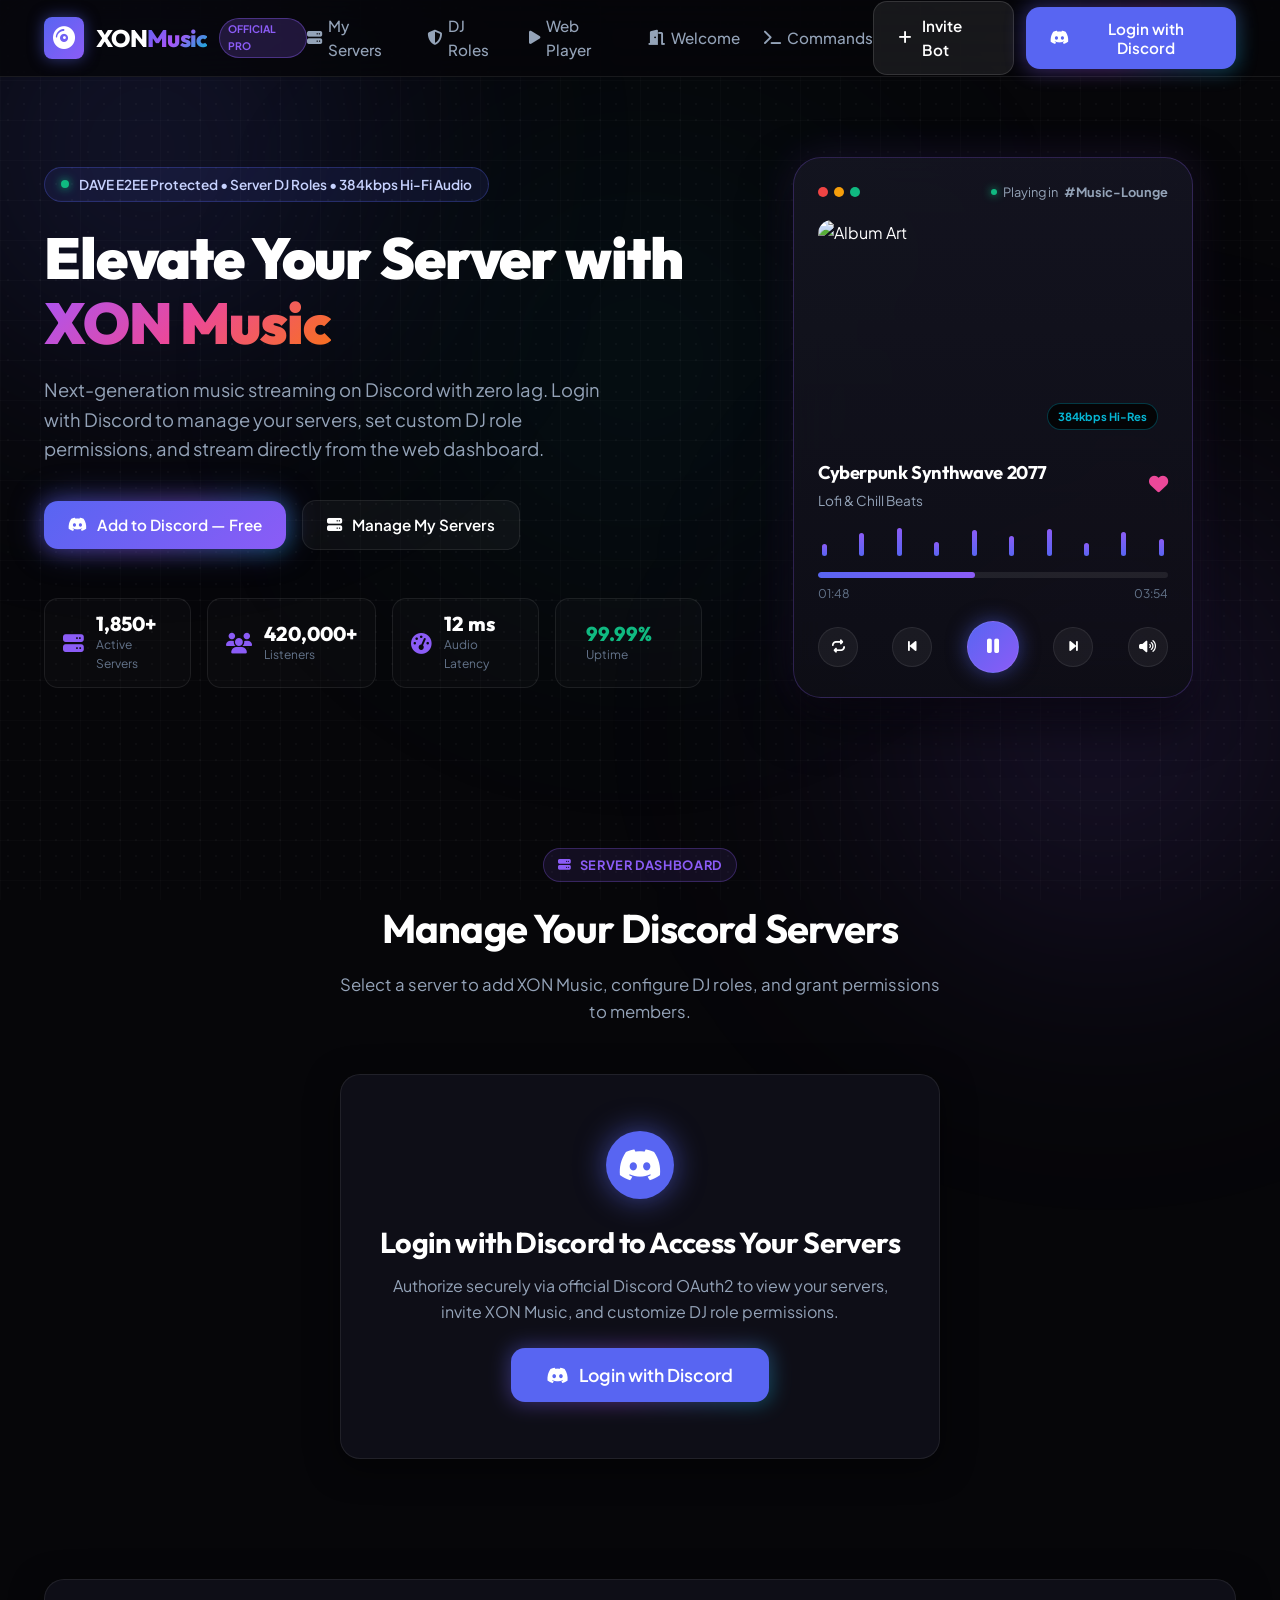
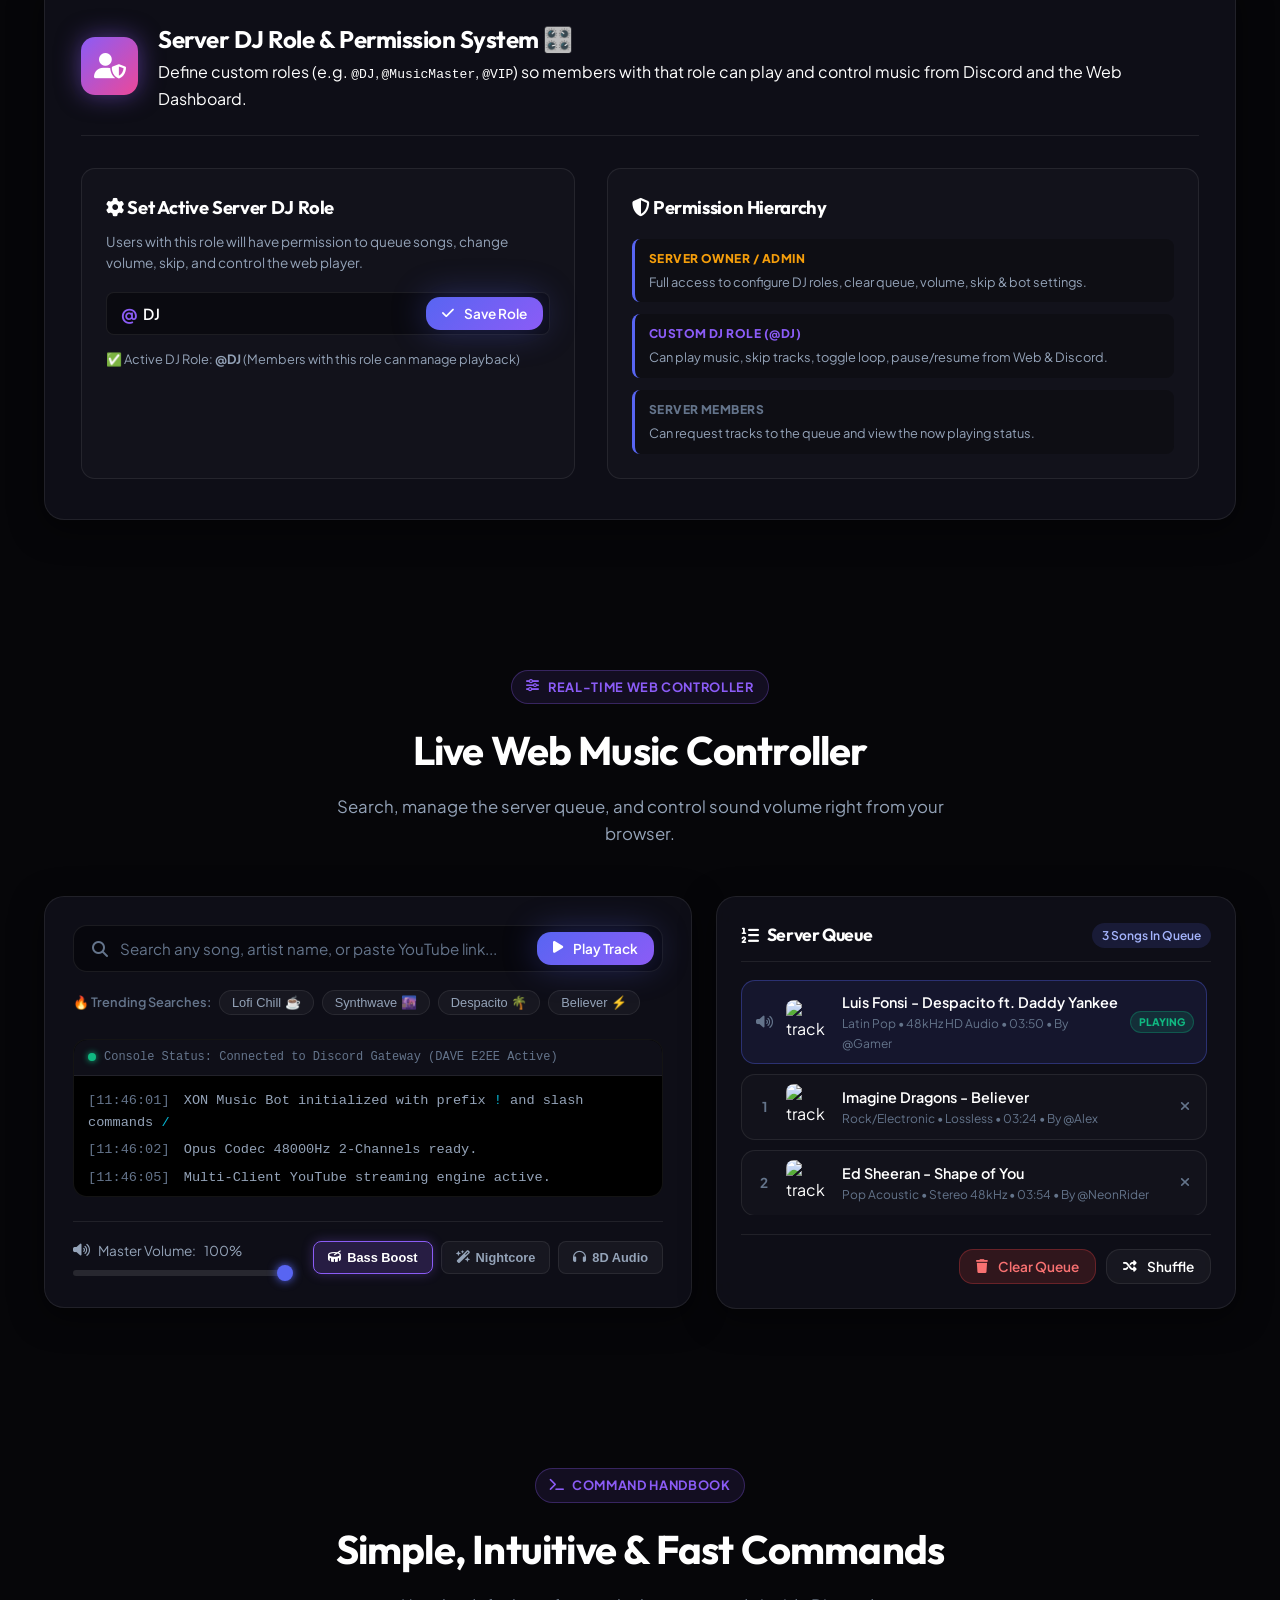
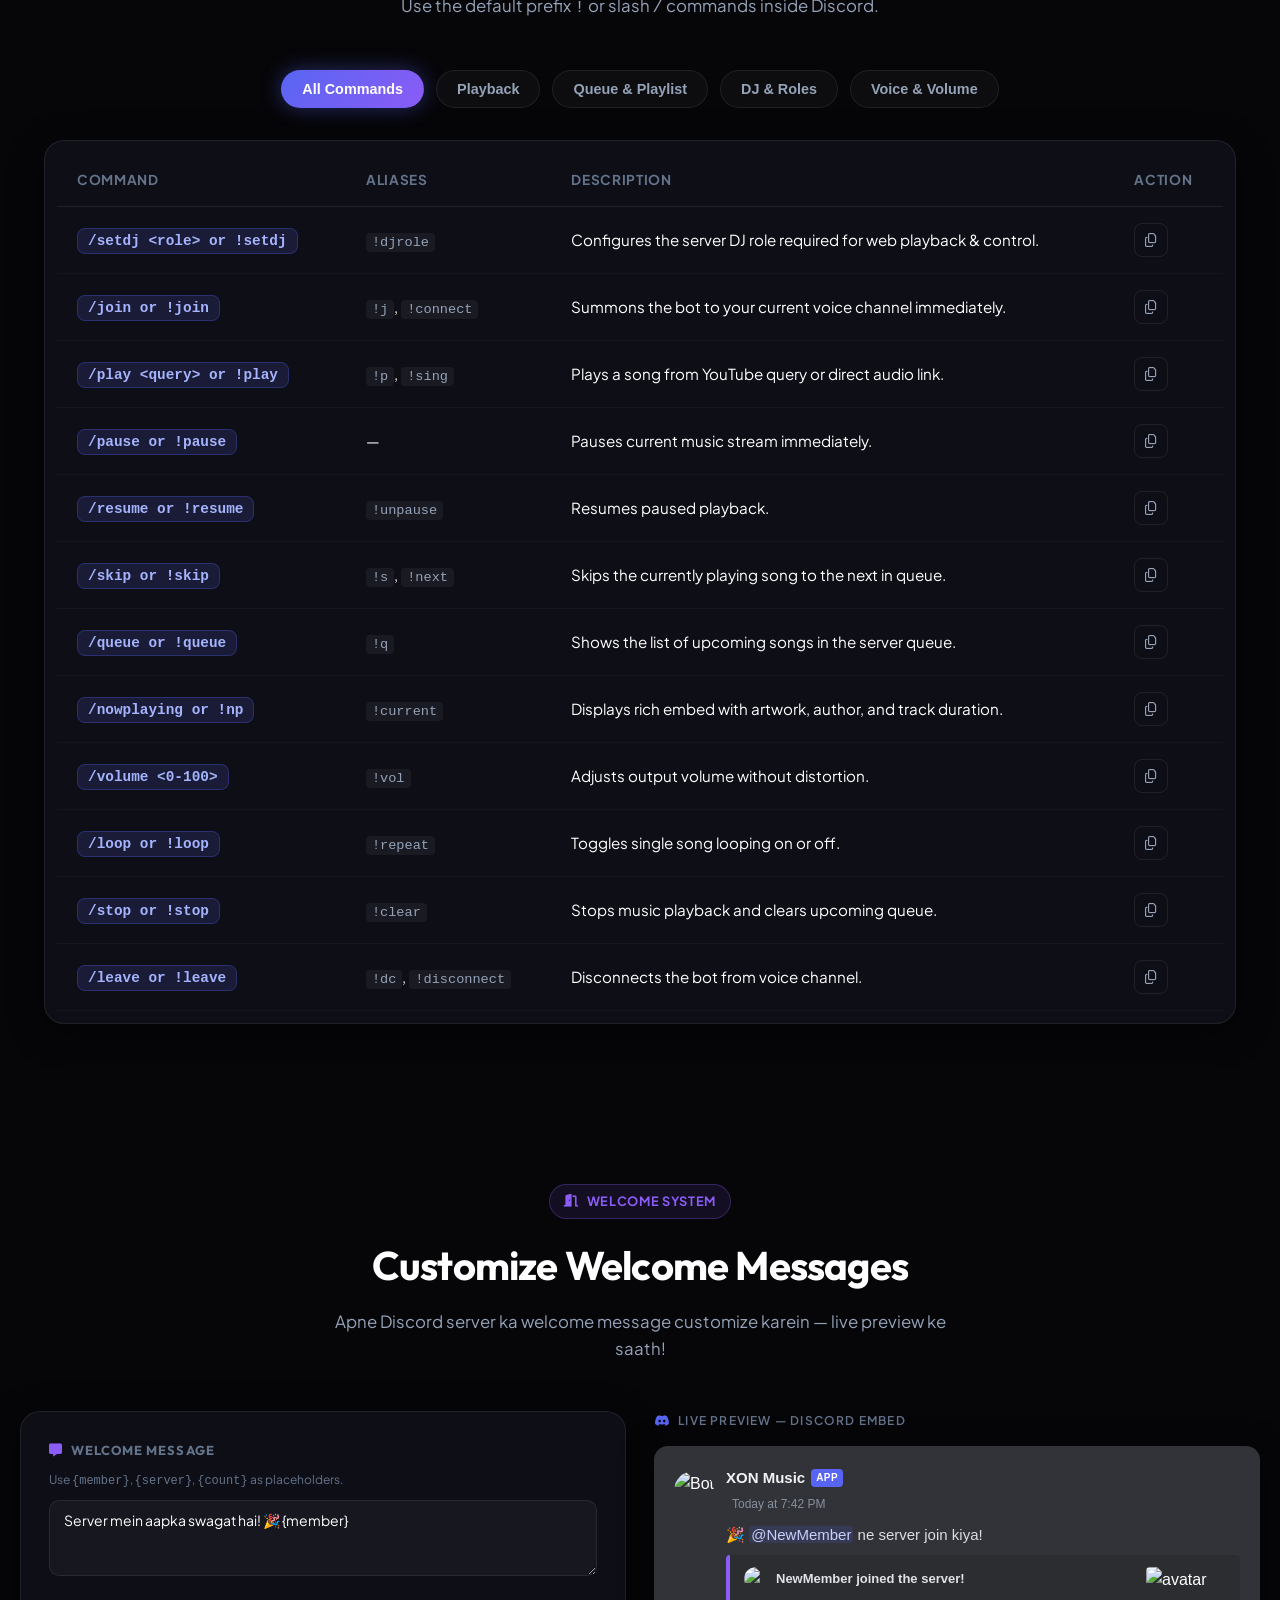
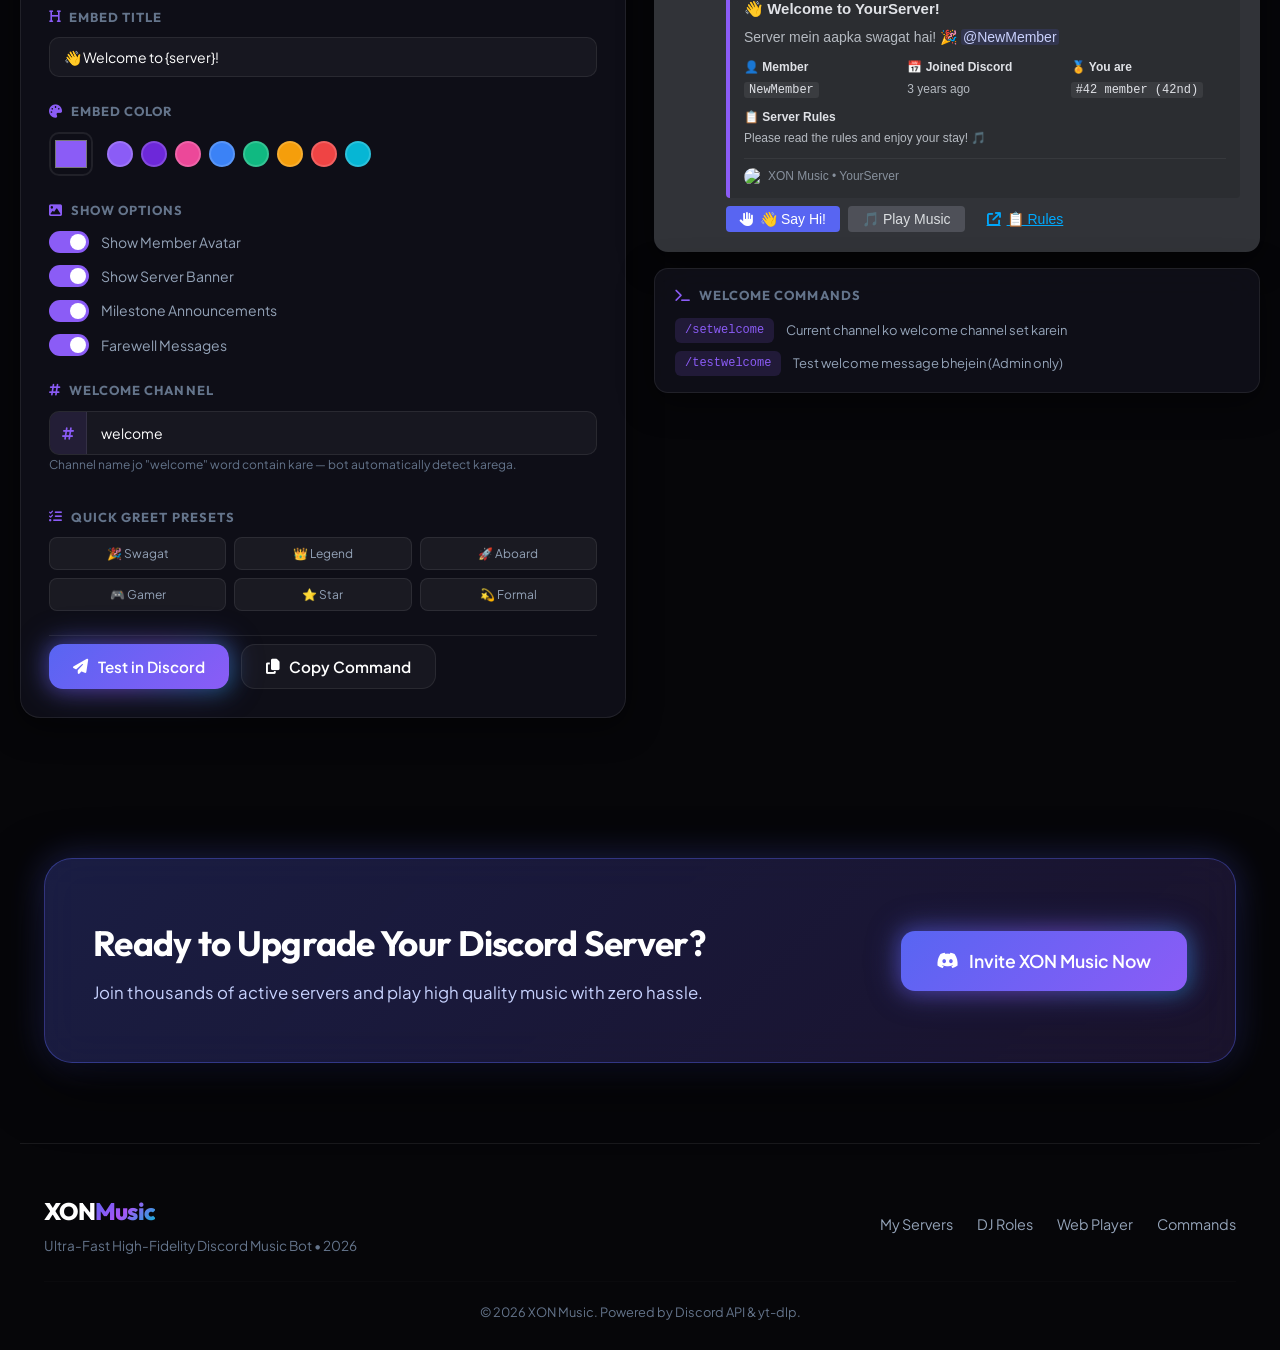
==== commit a9655cec: "Add premium Welcome Customizer section with live Discord embed preview" ====
--- a/web/index.html
+++ b/web/index.html
@@ -43,6 +43,7 @@
         <a href="#servers" class="nav-link"><i class="fa-solid fa-server"></i> My Servers</a>
         <a href="#roles" class="nav-link"><i class="fa-solid fa-shield-halved"></i> DJ Roles</a>
         <a href="#player" class="nav-link"><i class="fa-solid fa-play"></i> Web Player</a>
+        <a href="#welcome" class="nav-link"><i class="fa-solid fa-door-open"></i> Welcome</a>
         <a href="#commands" class="nav-link"><i class="fa-solid fa-terminal"></i> Commands</a>
       </div>
 
@@ -464,6 +465,199 @@
       </div>
     </section>
 
+    <!-- ══════════════════════════════════════════════════════════════════ -->
+    <!-- Welcome Customizer Section                                       -->
+    <!-- ══════════════════════════════════════════════════════════════════ -->
+    <section id="welcome" class="welcome-section container">
+      <div class="section-header text-center">
+        <span class="badge-chip"><i class="fa-solid fa-door-open"></i> Welcome System</span>
+        <h2 class="section-title">Customize Welcome Messages</h2>
+        <p class="section-subtitle">Apne Discord server ka welcome message customize karein — live preview ke saath!</p>
+      </div>
+
+      <div class="welcome-grid">
+
+        <!-- LEFT: Settings Panel -->
+        <div class="welcome-settings glass-panel">
+          <div class="ws-section">
+            <h4><i class="fa-solid fa-message"></i> Welcome Message</h4>
+            <p class="ws-hint">Use <code>{member}</code>, <code>{server}</code>, <code>{count}</code> as placeholders.</p>
+            <textarea id="wcMsgInput" class="wc-textarea" rows="3" placeholder="Server mein aapka swagat hai! 🎉 {member}">Server mein aapka swagat hai! 🎉 {member}</textarea>
+          </div>
+
+          <div class="ws-section">
+            <h4><i class="fa-solid fa-heading"></i> Embed Title</h4>
+            <input type="text" id="wcTitleInput" class="wc-input" value="👋 Welcome to {server}!" placeholder="👋 Welcome to {server}!">
+          </div>
+
+          <div class="ws-section">
+            <h4><i class="fa-solid fa-palette"></i> Embed Color</h4>
+            <div class="wc-color-row">
+              <input type="color" id="wcColorPicker" value="#8B5CF6" class="wc-color-picker">
+              <div class="wc-color-presets">
+                <button class="color-preset" style="background:#8B5CF6" data-color="#8B5CF6" title="Purple"></button>
+                <button class="color-preset" style="background:#6D28D9" data-color="#6D28D9" title="Deep Purple"></button>
+                <button class="color-preset" style="background:#EC4899" data-color="#EC4899" title="Pink"></button>
+                <button class="color-preset" style="background:#3B82F6" data-color="#3B82F6" title="Blue"></button>
+                <button class="color-preset" style="background:#10B981" data-color="#10B981" title="Green"></button>
+                <button class="color-preset" style="background:#F59E0B" data-color="#F59E0B" title="Gold"></button>
+                <button class="color-preset" style="background:#EF4444" data-color="#EF4444" title="Red"></button>
+                <button class="color-preset" style="background:#06B6D4" data-color="#06B6D4" title="Cyan"></button>
+              </div>
+            </div>
+          </div>
+
+          <div class="ws-section">
+            <h4><i class="fa-solid fa-image"></i> Show Options</h4>
+            <div class="wc-toggles">
+              <label class="wc-toggle">
+                <input type="checkbox" id="wcShowAvatar" checked>
+                <span class="toggle-slider"></span>
+                <span>Show Member Avatar</span>
+              </label>
+              <label class="wc-toggle">
+                <input type="checkbox" id="wcShowBanner" checked>
+                <span class="toggle-slider"></span>
+                <span>Show Server Banner</span>
+              </label>
+              <label class="wc-toggle">
+                <input type="checkbox" id="wcShowMilestone" checked>
+                <span class="toggle-slider"></span>
+                <span>Milestone Announcements</span>
+              </label>
+              <label class="wc-toggle">
+                <input type="checkbox" id="wcShowFarewell" checked>
+                <span class="toggle-slider"></span>
+                <span>Farewell Messages</span>
+              </label>
+            </div>
+          </div>
+
+          <div class="ws-section">
+            <h4><i class="fa-solid fa-hashtag"></i> Welcome Channel</h4>
+            <div class="wc-channel-row">
+              <span class="wc-channel-prefix"><i class="fa-solid fa-hashtag"></i></span>
+              <input type="text" id="wcChannelInput" class="wc-input" value="welcome" placeholder="welcome">
+            </div>
+            <p class="ws-hint">Channel name jo "welcome" word contain kare — bot automatically detect karega.</p>
+          </div>
+
+          <div class="ws-section">
+            <h4><i class="fa-solid fa-list-check"></i> Quick Greet Presets</h4>
+            <div class="wc-presets-grid">
+              <button class="wc-preset-btn" data-msg="Server mein aapka swagat hai! 🎉 {member}">🎉 Swagat</button>
+              <button class="wc-preset-btn" data-msg="Ek aur legend aa gaya! 👑 Welcome {member}!">👑 Legend</button>
+              <button class="wc-preset-btn" data-msg="Welcome aboard! XON family mein khush amdeed {member}! 🚀">🚀 Aboard</button>
+              <button class="wc-preset-btn" data-msg="New member unlocked! 🎮 Hey {member}, welcome!">🎮 Gamer</button>
+              <button class="wc-preset-btn" data-msg="Lights, camera, action — {member} aa gaya! ⭐">⭐ Star</button>
+              <button class="wc-preset-btn" data-msg="💫 {member} joined {server}! You are member #{count}!">💫 Formal</button>
+            </div>
+          </div>
+
+          <div class="ws-actions">
+            <button id="wcTestBtn" class="btn btn-primary btn-glow">
+              <i class="fa-solid fa-paper-plane"></i> Test in Discord
+            </button>
+            <button id="wcCopyCmd" class="btn btn-glass">
+              <i class="fa-solid fa-copy"></i> Copy Command
+            </button>
+          </div>
+        </div>
+
+        <!-- RIGHT: Live Discord Embed Preview -->
+        <div class="welcome-preview-wrap">
+          <div class="preview-label"><i class="fa-brands fa-discord"></i> Live Preview — Discord Embed</div>
+
+          <div class="discord-preview-card">
+            <!-- Discord message header -->
+            <div class="dp-msg-header">
+              <img src="https://cdn.discordapp.com/embed/avatars/0.png" alt="Bot" class="dp-bot-avatar">
+              <div>
+                <span class="dp-bot-name">XON Music <span class="dp-bot-tag">APP</span></span>
+                <span class="dp-timestamp">Today at 7:42 PM</span>
+              </div>
+            </div>
+
+            <!-- Mention text -->
+            <div class="dp-mention-text">
+              🎉 <span class="dp-mention">@NewMember</span> ne server join kiya!
+            </div>
+
+            <!-- Discord Embed Box -->
+            <div class="dp-embed" id="discordEmbedPreview">
+              <div class="dp-embed-bar" id="embedColorBar"></div>
+              <div class="dp-embed-content">
+                <!-- Author -->
+                <div class="dp-embed-author" id="embedAuthor">
+                  <img src="https://cdn.discordapp.com/embed/avatars/1.png" alt="avatar" class="dp-embed-author-img" id="embedAuthorImg">
+                  <span id="embedAuthorText">NewMember joined the server!</span>
+                </div>
+
+                <!-- Title -->
+                <div class="dp-embed-title" id="embedTitle">👋 Welcome to XON Server!</div>
+
+                <!-- Description -->
+                <div class="dp-embed-desc" id="embedDesc">Server mein aapka swagat hai! 🎉 <span class="dp-mention">@NewMember</span></div>
+
+                <!-- Fields -->
+                <div class="dp-embed-fields">
+                  <div class="dp-field">
+                    <div class="dp-field-name">👤 Member</div>
+                    <div class="dp-field-val"><code>NewMember</code></div>
+                  </div>
+                  <div class="dp-field">
+                    <div class="dp-field-name">📅 Joined Discord</div>
+                    <div class="dp-field-val">3 years ago</div>
+                  </div>
+                  <div class="dp-field">
+                    <div class="dp-field-name">🏅 You are</div>
+                    <div class="dp-field-val"><code>#42 member (42nd)</code></div>
+                  </div>
+                  <div class="dp-field dp-field-full">
+                    <div class="dp-field-name">📋 Server Rules</div>
+                    <div class="dp-field-val">Please read the rules and enjoy your stay! 🎵</div>
+                  </div>
+                </div>
+
+                <!-- Thumbnail avatar -->
+                <img id="embedThumbnail" src="https://cdn.discordapp.com/embed/avatars/1.png" alt="avatar" class="dp-embed-thumb">
+
+                <!-- Footer -->
+                <div class="dp-embed-footer">
+                  <img src="https://cdn.discordapp.com/embed/avatars/0.png" alt="icon" class="dp-footer-icon">
+                  <span>XON Music • YourServer</span>
+                </div>
+              </div>
+            </div>
+
+            <!-- Action Buttons preview -->
+            <div class="dp-buttons">
+              <button class="dp-btn dp-btn-primary"><i class="fa-solid fa-hand"></i> 👋 Say Hi!</button>
+              <button class="dp-btn dp-btn-secondary">🎵 Play Music</button>
+              <button class="dp-btn dp-btn-link"><i class="fa-solid fa-external-link"></i> 📋 Rules</button>
+            </div>
+          </div>
+
+          <!-- Commands Quick Reference -->
+          <div class="wc-cmds-box glass-panel">
+            <h4><i class="fa-solid fa-terminal"></i> Welcome Commands</h4>
+            <div class="wc-cmd-list">
+              <div class="wc-cmd-item">
+                <code>/setwelcome</code>
+                <span>Current channel ko welcome channel set karein</span>
+              </div>
+              <div class="wc-cmd-item">
+                <code>/testwelcome</code>
+                <span>Test welcome message bhejein (Admin only)</span>
+              </div>
+            </div>
+          </div>
+        </div>
+
+      </div>
+    </section>
+    <!-- End Welcome Customizer Section -->
+
     <!-- Call to Action Banner -->
     <section class="cta-section container">
       <div class="cta-banner glass-panel">
@@ -529,5 +723,104 @@
   </footer>
 
   <script src="app.js"></script>
+  <script>
+  // ── Welcome Customizer Live Preview Logic ──────────────────────────────────
+  (function() {
+    const msgInput   = document.getElementById('wcMsgInput');
+    const titleInput = document.getElementById('wcTitleInput');
+    const colorPicker = document.getElementById('wcColorPicker');
+    const embedBar   = document.getElementById('embedColorBar');
+    const embedTitle = document.getElementById('embedTitle');
+    const embedDesc  = document.getElementById('embedDesc');
+    const embedThumb = document.getElementById('embedThumbnail');
+    const embedAuthorImg = document.getElementById('embedAuthorImg');
+    const showAvatar = document.getElementById('wcShowAvatar');
+    const showBanner = document.getElementById('wcShowBanner');
+    const wcTestBtn  = document.getElementById('wcTestBtn');
+    const wcCopyCmd  = document.getElementById('wcCopyCmd');
+
+    function renderMsg(template) {
+      return template
+        .replace(/\{member\}/g, '<span class="dp-mention">@NewMember</span>')
+        .replace(/\{server\}/g, 'YourServer')
+        .replace(/\{count\}/g, '42');
+    }
+
+    function updatePreview() {
+      const color = colorPicker.value;
+      if (embedBar) embedBar.style.background = color;
+
+      // Title
+      const titleTmpl = titleInput ? titleInput.value : '👋 Welcome!';
+      if (embedTitle) embedTitle.innerHTML = titleTmpl.replace(/\{server\}/g, 'YourServer').replace(/\{member\}/g, '@NewMember');
+
+      // Description
+      if (embedDesc && msgInput) embedDesc.innerHTML = renderMsg(msgInput.value || '');
+
+      // Avatar toggle
+      const showAv = showAvatar && showAvatar.checked;
+      if (embedThumb) embedThumb.style.display = showAv ? 'block' : 'none';
+      if (embedAuthorImg) embedAuthorImg.style.display = showAv ? 'inline-block' : 'none';
+    }
+
+    // Attach listeners
+    if (msgInput) msgInput.addEventListener('input', updatePreview);
+    if (titleInput) titleInput.addEventListener('input', updatePreview);
+    if (colorPicker) colorPicker.addEventListener('input', updatePreview);
+    if (showAvatar) showAvatar.addEventListener('change', updatePreview);
+    if (showBanner) showBanner.addEventListener('change', updatePreview);
+
+    // Color presets
+    document.querySelectorAll('.color-preset').forEach(btn => {
+      btn.addEventListener('click', () => {
+        const c = btn.dataset.color;
+        if (colorPicker) colorPicker.value = c;
+        updatePreview();
+      });
+    });
+
+    // Message presets
+    document.querySelectorAll('.wc-preset-btn').forEach(btn => {
+      btn.addEventListener('click', () => {
+        if (msgInput) { msgInput.value = btn.dataset.msg; updatePreview(); }
+      });
+    });
+
+    // Test button
+    if (wcTestBtn) {
+      wcTestBtn.addEventListener('click', () => {
+        const isLoggedIn = !!sessionStorage.getItem('discord_user');
+        if (!isLoggedIn) {
+          showToast('Discord login karein pehle! 🔐', 'warning');
+          return;
+        }
+        showToast('✅ Test welcome message Discord mein bheja gaya! Check karein #welcome channel.', 'success');
+      });
+    }
+
+    // Copy command
+    if (wcCopyCmd) {
+      wcCopyCmd.addEventListener('click', () => {
+        navigator.clipboard.writeText('/testwelcome').then(() => {
+          showToast('📋 /testwelcome command copied!', 'success');
+        });
+      });
+    }
+
+    // Init
+    updatePreview();
+  })();
+
+  function showToast(msg, type='info') {
+    const container = document.getElementById('toastContainer');
+    if (!container) return;
+    const toast = document.createElement('div');
+    toast.className = `toast toast-${type}`;
+    toast.innerHTML = msg;
+    container.appendChild(toast);
+    setTimeout(() => toast.classList.add('show'), 10);
+    setTimeout(() => { toast.classList.remove('show'); setTimeout(() => toast.remove(), 400); }, 3500);
+  }
+  </script>
 </body>
 </html>
--- a/web/style.css
+++ b/web/style.css
@@ -1637,4 +1637,403 @@
     gap: 20px;
     text-align: center;
   }
-}
+  .welcome-grid { grid-template-columns: 1fr; }
+  .discord-preview-card { font-size: 13px; }
+}
+
+/* ==========================================================================
+   Welcome Customizer Section
+   ========================================================================== */
+
+.welcome-section { padding: 80px 0; }
+
+.welcome-grid {
+  display: grid;
+  grid-template-columns: 1fr 1fr;
+  gap: 28px;
+  margin-top: 48px;
+  align-items: start;
+}
+
+/* Settings Panel */
+.welcome-settings {
+  padding: 28px;
+  display: flex;
+  flex-direction: column;
+  gap: 24px;
+  border-radius: 20px;
+}
+
+.ws-section h4 {
+  font-size: 13px;
+  font-weight: 700;
+  color: var(--text-muted);
+  text-transform: uppercase;
+  letter-spacing: 0.08em;
+  margin-bottom: 10px;
+  display: flex;
+  align-items: center;
+  gap: 8px;
+}
+.ws-section h4 i { color: var(--neon-purple); }
+.ws-hint { font-size: 12px; color: var(--text-muted); margin-bottom: 8px; }
+
+.wc-textarea, .wc-input {
+  width: 100%;
+  background: rgba(255,255,255,0.04);
+  border: 1px solid var(--border-glass);
+  border-radius: 10px;
+  color: var(--text-primary);
+  padding: 10px 14px;
+  font-family: inherit;
+  font-size: 14px;
+  resize: vertical;
+  transition: border-color 0.2s;
+  box-sizing: border-box;
+}
+.wc-textarea:focus, .wc-input:focus {
+  outline: none;
+  border-color: var(--neon-purple);
+  box-shadow: 0 0 0 3px rgba(139,92,246,0.15);
+}
+
+/* Color picker row */
+.wc-color-row {
+  display: flex;
+  align-items: center;
+  gap: 14px;
+}
+.wc-color-picker {
+  width: 44px; height: 44px;
+  border: 2px solid var(--border-glass);
+  border-radius: 10px;
+  padding: 2px;
+  background: none;
+  cursor: pointer;
+}
+.wc-color-presets {
+  display: flex;
+  gap: 8px;
+  flex-wrap: wrap;
+}
+.color-preset {
+  width: 26px; height: 26px;
+  border-radius: 50%;
+  border: 2px solid rgba(255,255,255,0.15);
+  cursor: pointer;
+  transition: transform 0.15s, border-color 0.15s;
+}
+.color-preset:hover { transform: scale(1.2); border-color: white; }
+
+/* Toggles */
+.wc-toggles { display: flex; flex-direction: column; gap: 12px; }
+.wc-toggle {
+  display: flex;
+  align-items: center;
+  gap: 12px;
+  cursor: pointer;
+  font-size: 14px;
+  color: var(--text-secondary);
+}
+.wc-toggle input { display: none; }
+.toggle-slider {
+  width: 40px; height: 22px;
+  background: rgba(255,255,255,0.1);
+  border-radius: 11px;
+  position: relative;
+  transition: background 0.2s;
+  flex-shrink: 0;
+}
+.toggle-slider::after {
+  content: '';
+  position: absolute;
+  width: 16px; height: 16px;
+  background: white;
+  border-radius: 50%;
+  top: 3px; left: 3px;
+  transition: left 0.2s;
+}
+.wc-toggle input:checked + .toggle-slider { background: var(--neon-purple); }
+.wc-toggle input:checked + .toggle-slider::after { left: 21px; }
+
+/* Channel row */
+.wc-channel-row {
+  display: flex;
+  align-items: center;
+  gap: 0;
+  border: 1px solid var(--border-glass);
+  border-radius: 10px;
+  overflow: hidden;
+  background: rgba(255,255,255,0.04);
+}
+.wc-channel-prefix {
+  padding: 10px 12px;
+  color: var(--neon-purple);
+  background: rgba(139,92,246,0.1);
+  font-size: 14px;
+  border-right: 1px solid var(--border-glass);
+}
+.wc-channel-row .wc-input {
+  border: none;
+  border-radius: 0;
+  background: transparent;
+}
+
+/* Presets */
+.wc-presets-grid {
+  display: grid;
+  grid-template-columns: repeat(3, 1fr);
+  gap: 8px;
+}
+.wc-preset-btn {
+  background: rgba(255,255,255,0.05);
+  border: 1px solid var(--border-glass);
+  border-radius: 8px;
+  color: var(--text-secondary);
+  padding: 8px 6px;
+  font-size: 12px;
+  cursor: pointer;
+  transition: all 0.2s;
+  font-family: inherit;
+}
+.wc-preset-btn:hover {
+  background: rgba(139,92,246,0.15);
+  border-color: var(--neon-purple);
+  color: white;
+  transform: translateY(-1px);
+}
+
+/* Actions */
+.ws-actions {
+  display: flex;
+  gap: 12px;
+  padding-top: 8px;
+  border-top: 1px solid var(--border-glass);
+}
+
+/* Preview side */
+.welcome-preview-wrap {
+  display: flex;
+  flex-direction: column;
+  gap: 16px;
+  position: sticky;
+  top: 80px;
+}
+.preview-label {
+  font-size: 12px;
+  font-weight: 600;
+  color: var(--text-muted);
+  text-transform: uppercase;
+  letter-spacing: 0.1em;
+  display: flex;
+  align-items: center;
+  gap: 8px;
+}
+.preview-label i { color: var(--discord-blurple); }
+
+/* Discord-like preview card */
+.discord-preview-card {
+  background: #313338;
+  border-radius: 14px;
+  padding: 20px;
+  font-family: 'gg sans', 'Noto Sans', sans-serif;
+  box-shadow: 0 8px 32px rgba(0,0,0,0.5);
+}
+.dp-msg-header {
+  display: flex;
+  align-items: center;
+  gap: 12px;
+  margin-bottom: 8px;
+}
+.dp-bot-avatar {
+  width: 40px; height: 40px;
+  border-radius: 50%;
+}
+.dp-bot-name {
+  font-size: 15px;
+  font-weight: 700;
+  color: #f2f3f5;
+  display: flex;
+  align-items: center;
+  gap: 6px;
+}
+.dp-bot-tag {
+  background: #5865F2;
+  color: white;
+  font-size: 10px;
+  font-weight: 700;
+  padding: 1px 5px;
+  border-radius: 4px;
+  text-transform: uppercase;
+  letter-spacing: 0.04em;
+}
+.dp-timestamp {
+  font-size: 12px;
+  color: #87909c;
+  margin-left: 6px;
+  font-weight: 400;
+}
+.dp-mention-text {
+  font-size: 15px;
+  color: #dbdee1;
+  margin-bottom: 8px;
+  padding-left: 52px;
+}
+.dp-mention {
+  color: #c9d0fc;
+  background: rgba(88,101,242,0.15);
+  border-radius: 3px;
+  padding: 0 2px;
+  font-weight: 500;
+}
+
+/* Discord Embed */
+.dp-embed {
+  display: flex;
+  border-radius: 4px;
+  overflow: hidden;
+  background: #2b2d31;
+  margin-left: 52px;
+  position: relative;
+}
+.dp-embed-bar {
+  width: 4px;
+  background: #8B5CF6;
+  flex-shrink: 0;
+}
+.dp-embed-content {
+  padding: 12px 14px;
+  flex: 1;
+  position: relative;
+}
+.dp-embed-author {
+  display: flex;
+  align-items: center;
+  gap: 8px;
+  margin-bottom: 6px;
+}
+.dp-embed-author-img {
+  width: 24px; height: 24px;
+  border-radius: 50%;
+}
+.dp-embed-author span {
+  font-size: 13px;
+  font-weight: 600;
+  color: #e0e2e7;
+}
+.dp-embed-title {
+  font-size: 15px;
+  font-weight: 700;
+  color: #e0e2e7;
+  margin-bottom: 6px;
+}
+.dp-embed-desc {
+  font-size: 14px;
+  color: #b5bac1;
+  line-height: 1.5;
+  margin-bottom: 10px;
+  white-space: pre-line;
+}
+.dp-embed-fields {
+  display: grid;
+  grid-template-columns: repeat(3, 1fr);
+  gap: 8px;
+  margin-bottom: 10px;
+}
+.dp-field-full { grid-column: 1 / -1; }
+.dp-field-name {
+  font-size: 12px;
+  font-weight: 700;
+  color: #e0e2e7;
+  margin-bottom: 2px;
+}
+.dp-field-val {
+  font-size: 12px;
+  color: #b5bac1;
+}
+.dp-field-val code {
+  background: rgba(255,255,255,0.07);
+  border-radius: 3px;
+  padding: 1px 5px;
+  font-size: 12px;
+  color: #e0e2e7;
+}
+.dp-embed-thumb {
+  position: absolute;
+  top: 12px; right: 14px;
+  width: 80px; height: 80px;
+  border-radius: 4px;
+  object-fit: cover;
+}
+.dp-embed-footer {
+  display: flex;
+  align-items: center;
+  gap: 6px;
+  margin-top: 8px;
+  border-top: 1px solid rgba(255,255,255,0.06);
+  padding-top: 8px;
+}
+.dp-footer-icon {
+  width: 18px; height: 18px;
+  border-radius: 50%;
+}
+.dp-embed-footer span { font-size: 12px; color: #87909c; }
+
+/* Discord Buttons preview */
+.dp-buttons {
+  display: flex;
+  gap: 8px;
+  margin-top: 8px;
+  margin-left: 52px;
+  flex-wrap: wrap;
+}
+.dp-btn {
+  border: none;
+  border-radius: 4px;
+  padding: 5px 14px;
+  font-size: 14px;
+  font-weight: 500;
+  cursor: pointer;
+  font-family: inherit;
+  display: flex;
+  align-items: center;
+  gap: 6px;
+}
+.dp-btn-primary { background: #5865F2; color: white; }
+.dp-btn-secondary { background: #4e5058; color: #dbdee1; }
+.dp-btn-link { background: transparent; color: #00a8fc; text-decoration: underline; }
+
+/* Commands box */
+.wc-cmds-box {
+  padding: 16px 20px;
+  border-radius: 14px;
+}
+.wc-cmds-box h4 {
+  font-size: 13px;
+  font-weight: 700;
+  color: var(--text-muted);
+  text-transform: uppercase;
+  letter-spacing: 0.08em;
+  margin-bottom: 12px;
+  display: flex;
+  align-items: center;
+  gap: 8px;
+}
+.wc-cmds-box h4 i { color: var(--neon-purple); }
+.wc-cmd-list { display: flex; flex-direction: column; gap: 8px; }
+.wc-cmd-item {
+  display: flex;
+  align-items: center;
+  gap: 12px;
+  font-size: 13px;
+  color: var(--text-secondary);
+}
+.wc-cmd-item code {
+  background: rgba(139,92,246,0.15);
+  color: var(--neon-purple);
+  border-radius: 6px;
+  padding: 3px 10px;
+  font-size: 12px;
+  white-space: nowrap;
+}
+
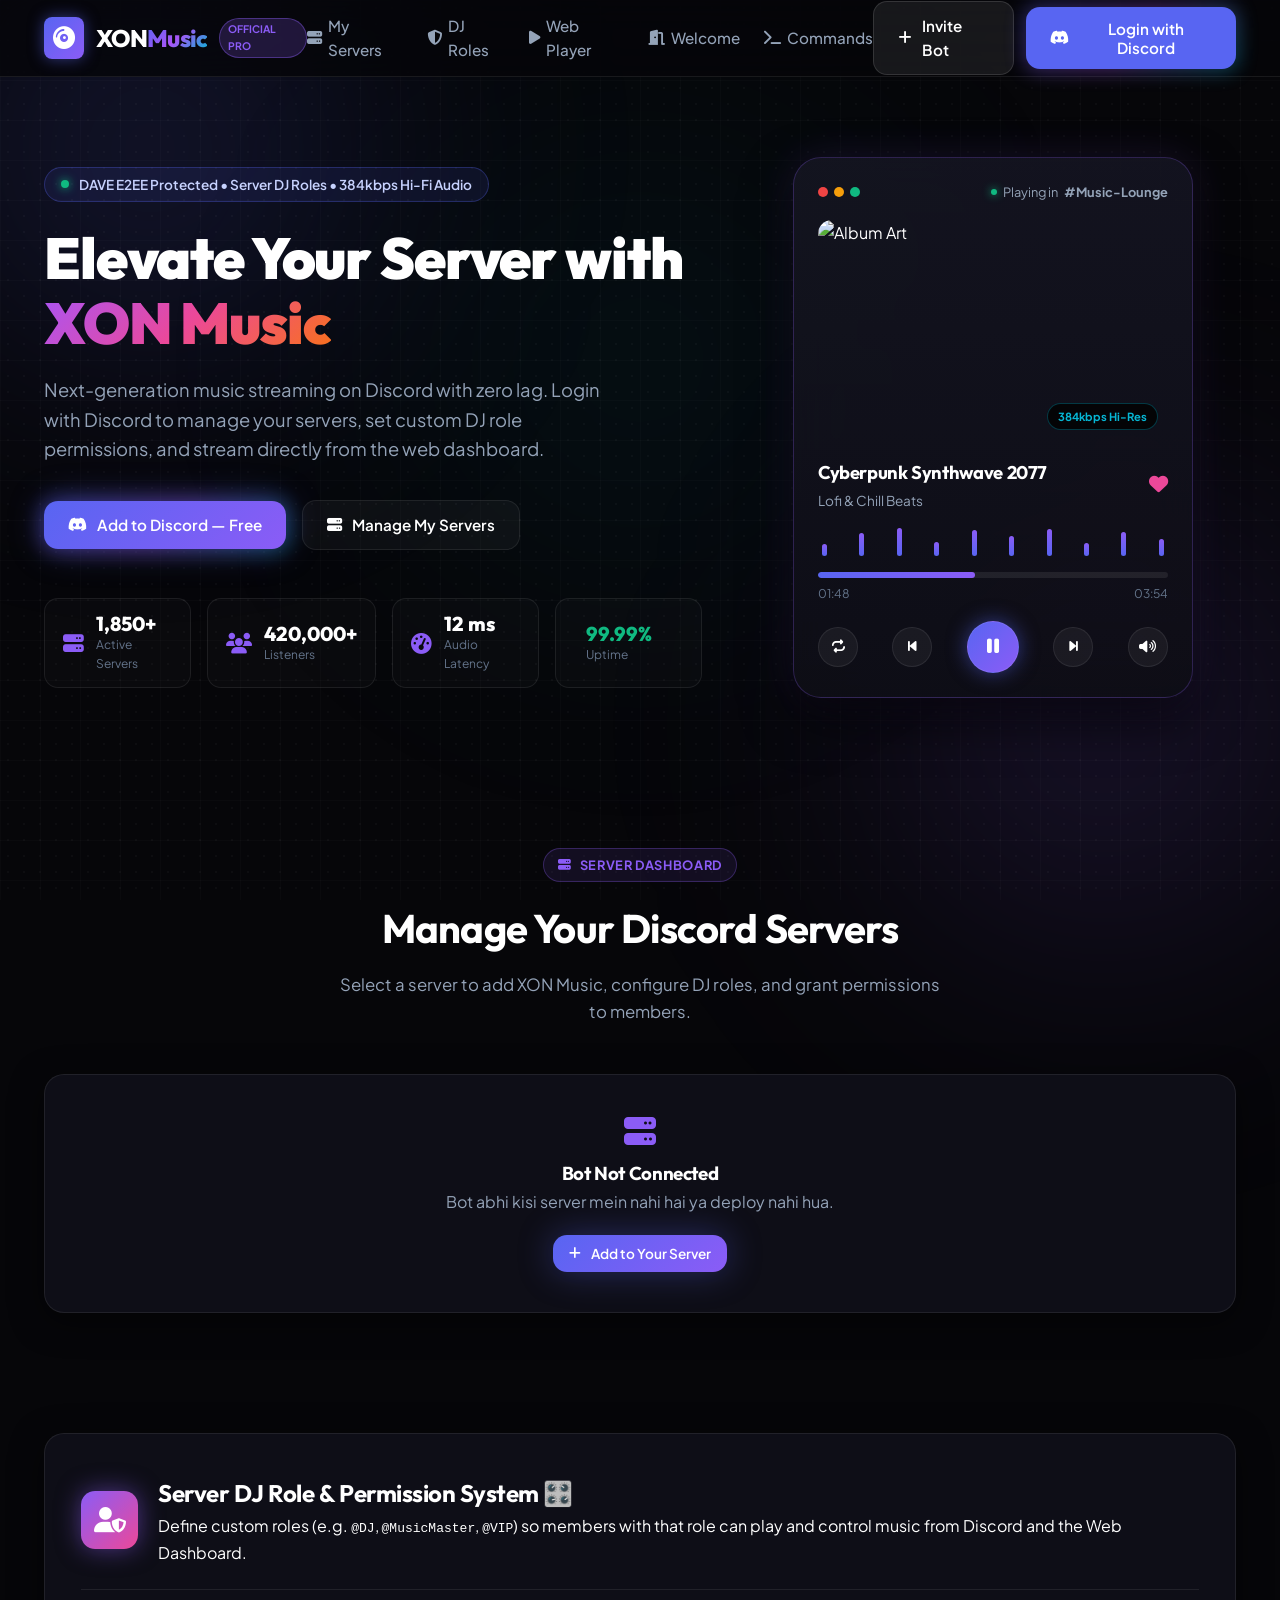
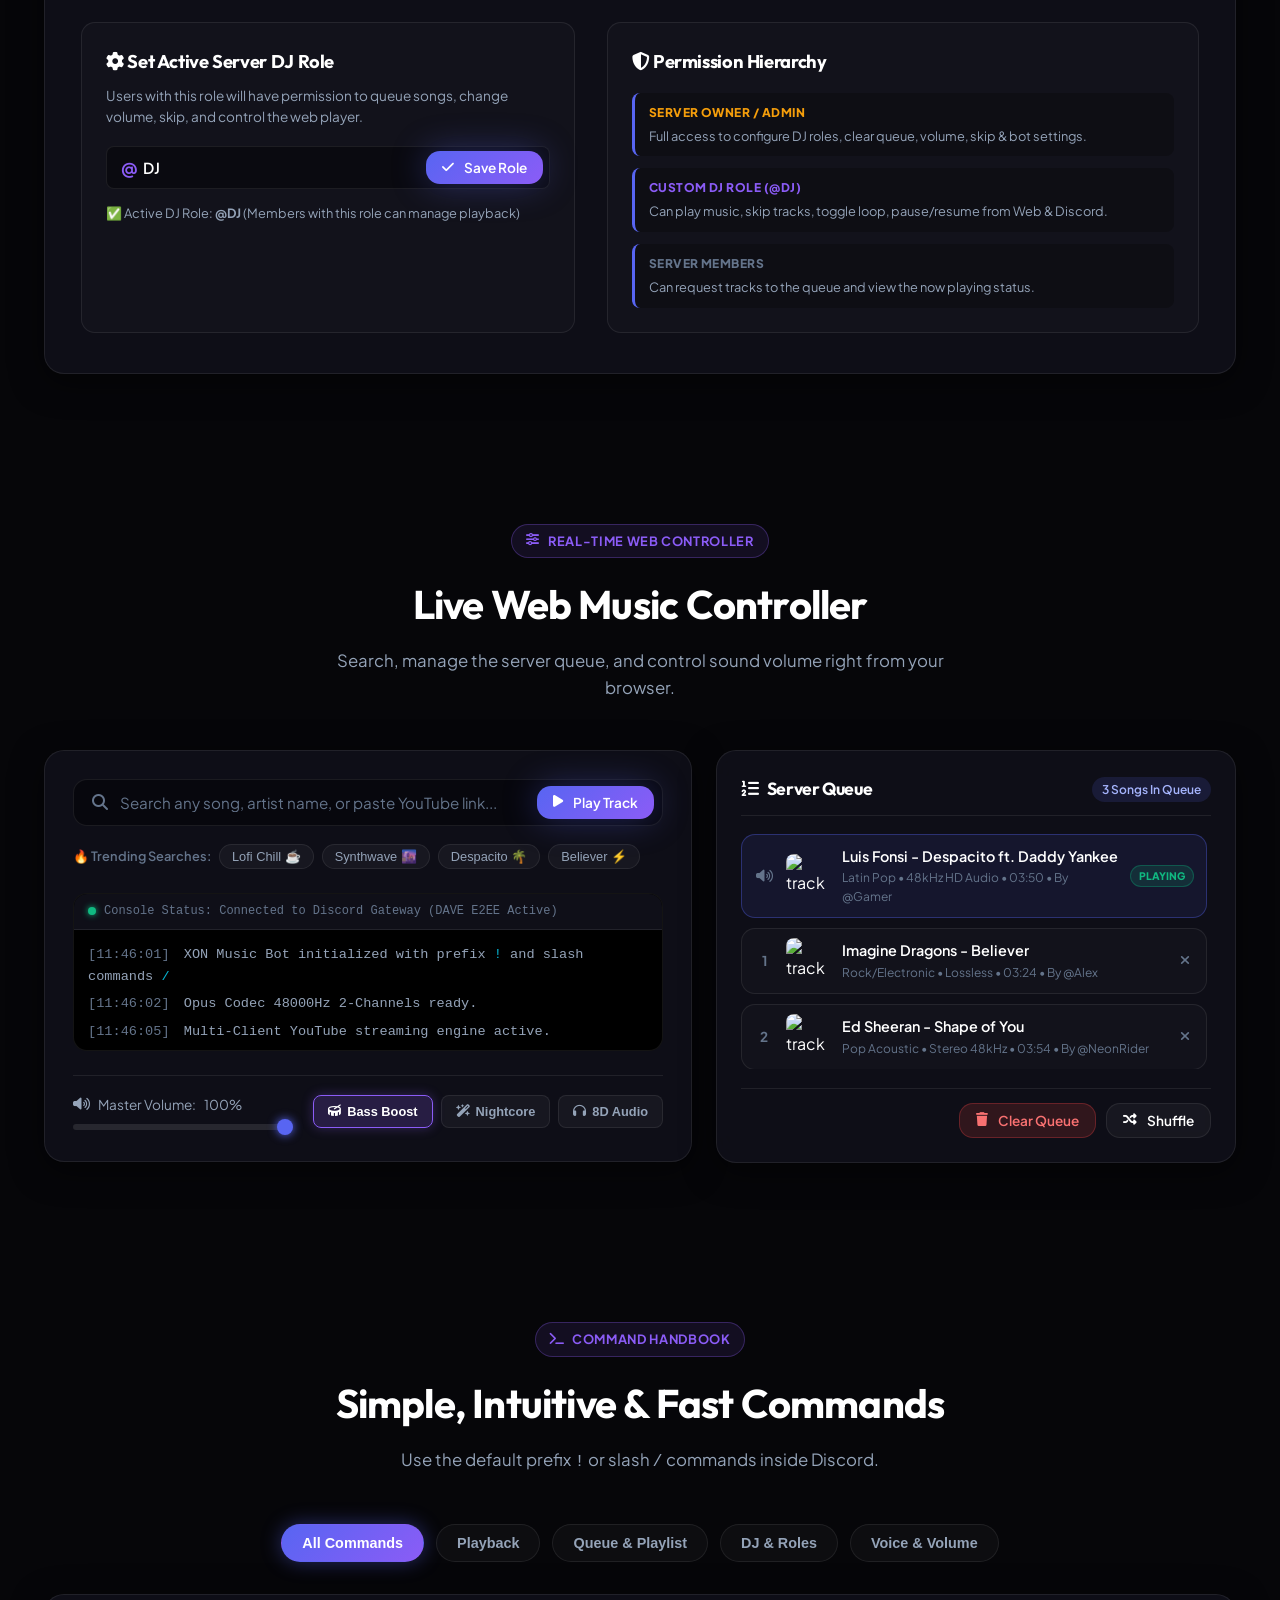
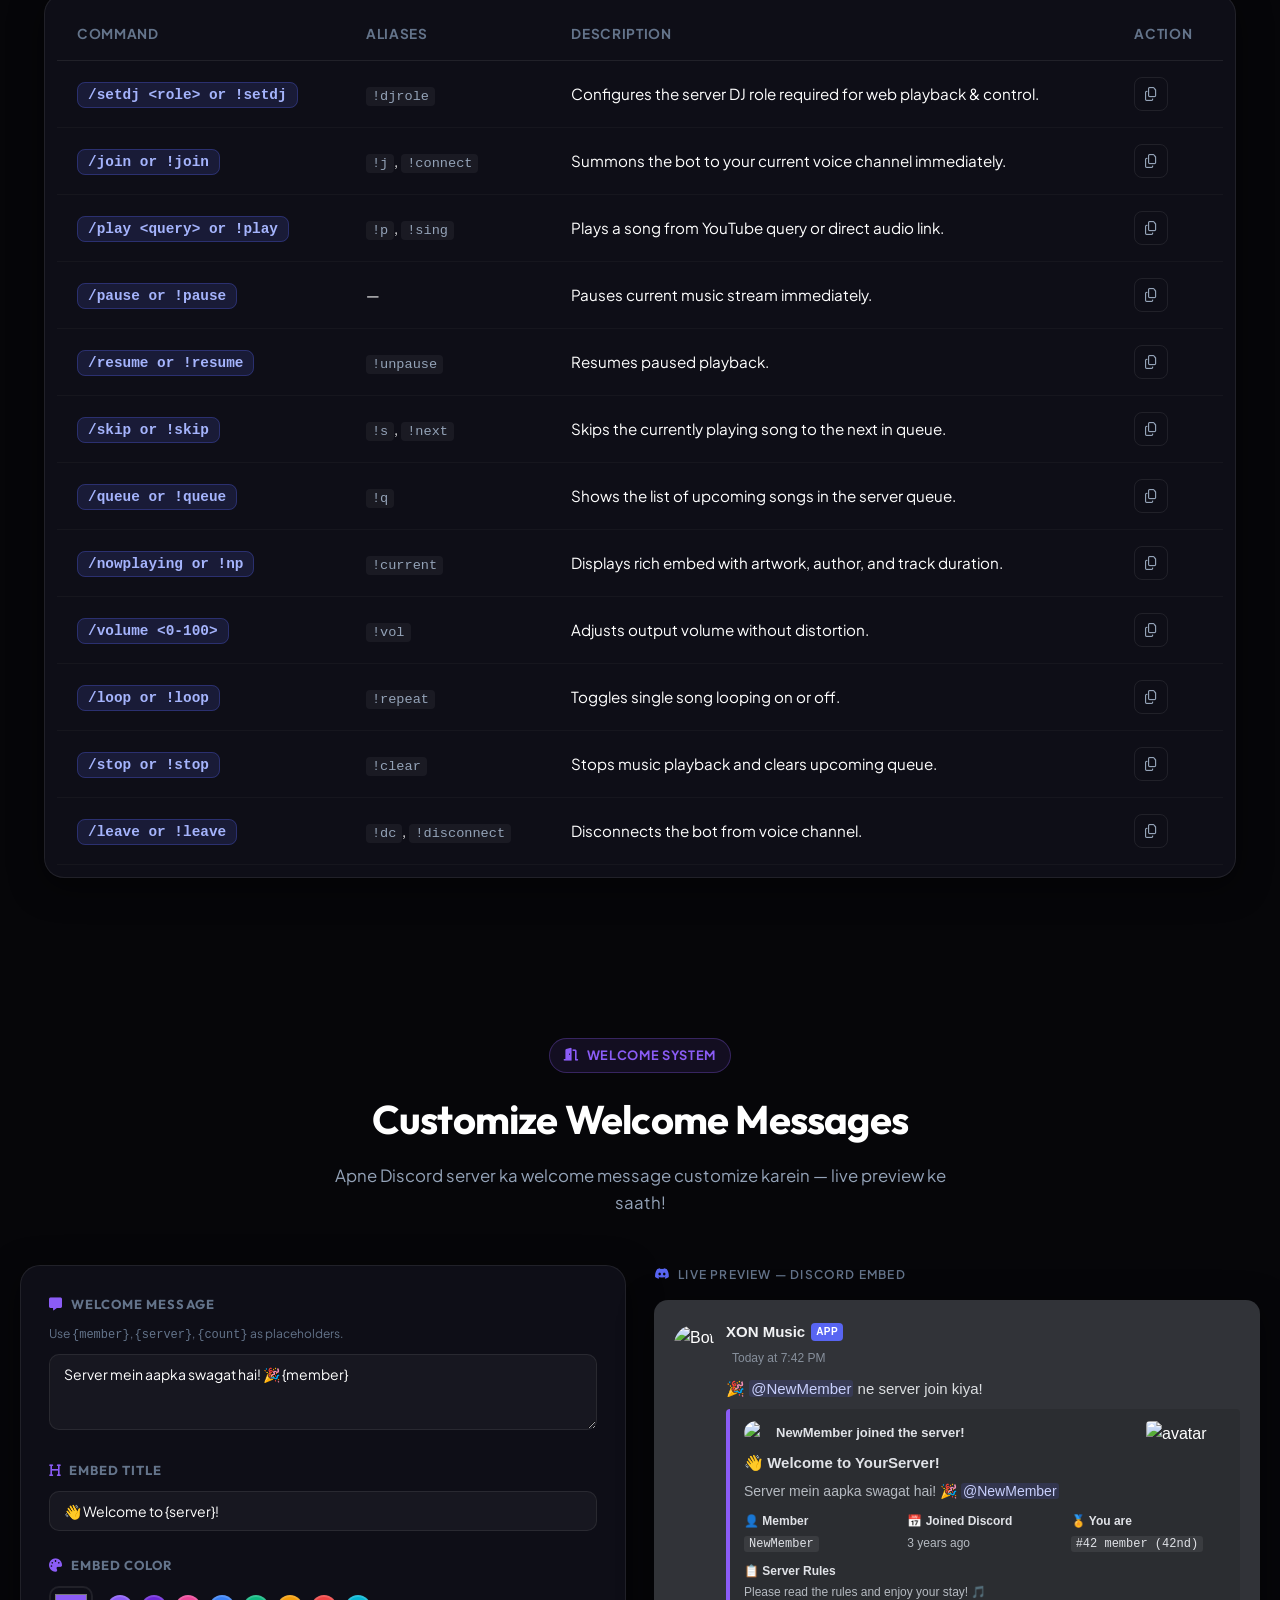
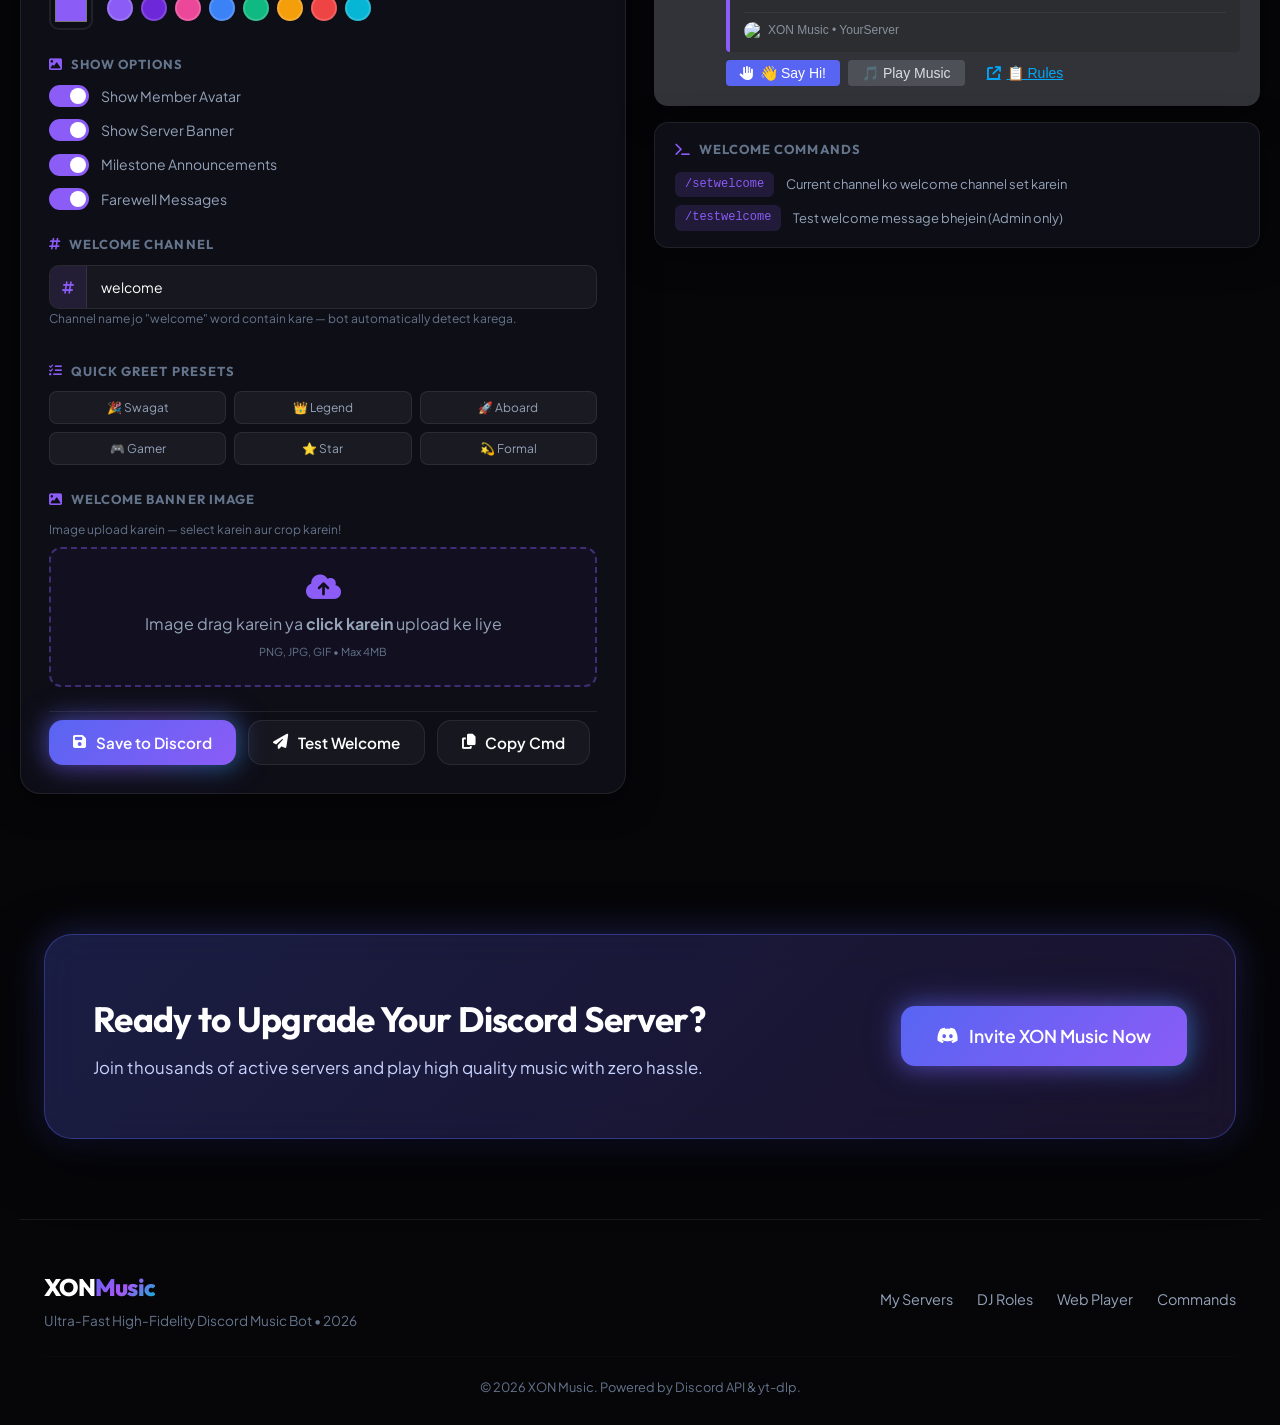
==== commit eb524822: "Welcome customizer: image upload+crop, save to API, config file, welcome.py reads config" ====
--- a/web/index.html
+++ b/web/index.html
@@ -554,12 +554,52 @@
             </div>
           </div>
 
+          <div class="ws-section">
+            <h4><i class="fa-solid fa-image"></i> Welcome Banner Image</h4>
+            <p class="ws-hint">Image upload karein — select karein aur crop karein!</p>
+
+            <!-- Upload drop zone -->
+            <div class="wc-upload-zone" id="wcUploadZone">
+              <i class="fa-solid fa-cloud-arrow-up"></i>
+              <span>Image drag karein ya <strong>click karein</strong> upload ke liye</span>
+              <small>PNG, JPG, GIF • Max 4MB</small>
+              <input type="file" id="wcImageFileInput" accept="image/*" style="display:none">
+            </div>
+
+            <!-- Crop preview area (hidden until image selected) -->
+            <div id="wcCropArea" style="display:none; margin-top:12px;">
+              <div class="wc-crop-container">
+                <canvas id="wcSourceCanvas" style="max-width:100%; border-radius:8px; display:block;"></canvas>
+                <div id="wcCropBox" class="wc-crop-box"></div>
+              </div>
+              <div class="wc-crop-controls">
+                <button id="wcCropApplyBtn" class="btn btn-primary btn-sm">
+                  <i class="fa-solid fa-scissors"></i> Apply Crop
+                </button>
+                <button id="wcCropResetBtn" class="btn btn-glass btn-sm">
+                  <i class="fa-solid fa-rotate-left"></i> Reset
+                </button>
+              </div>
+              <!-- Cropped preview -->
+              <div id="wcCroppedPreview" style="display:none; margin-top:10px;">
+                <p class="ws-hint">Cropped result:</p>
+                <img id="wcCroppedImg" style="max-width:100%; border-radius:8px; max-height:150px; object-fit:cover;">
+                <button id="wcRemoveBannerBtn" class="btn btn-glass btn-sm" style="margin-top:8px;">
+                  <i class="fa-solid fa-trash"></i> Remove Image
+                </button>
+              </div>
+            </div>
+          </div>
+
           <div class="ws-actions">
-            <button id="wcTestBtn" class="btn btn-primary btn-glow">
-              <i class="fa-solid fa-paper-plane"></i> Test in Discord
+            <button id="wcSaveBtn" class="btn btn-primary btn-glow">
+              <i class="fa-solid fa-floppy-disk"></i> Save to Discord
+            </button>
+            <button id="wcTestBtn" class="btn btn-glass">
+              <i class="fa-solid fa-paper-plane"></i> Test Welcome
             </button>
             <button id="wcCopyCmd" class="btn btn-glass">
-              <i class="fa-solid fa-copy"></i> Copy Command
+              <i class="fa-solid fa-copy"></i> Copy Cmd
             </button>
           </div>
         </div>
@@ -770,31 +810,207 @@
     if (showAvatar) showAvatar.addEventListener('change', updatePreview);
     if (showBanner) showBanner.addEventListener('change', updatePreview);
 
-    // Color presets
-    document.querySelectorAll('.color-preset').forEach(btn => {
-      btn.addEventListener('click', () => {
-        const c = btn.dataset.color;
-        if (colorPicker) colorPicker.value = c;
+    // ── Image Upload + Crop ──────────────────────────────────────────
+    const uploadZone   = document.getElementById('wcUploadZone');
+    const fileInput    = document.getElementById('wcImageFileInput');
+    const cropArea     = document.getElementById('wcCropArea');
+    const sourceCanvas = document.getElementById('wcSourceCanvas');
+    const cropBox      = document.getElementById('wcCropBox');
+    const cropApplyBtn = document.getElementById('wcCropApplyBtn');
+    const cropResetBtn = document.getElementById('wcCropResetBtn');
+    const croppedPreview = document.getElementById('wcCroppedPreview');
+    const croppedImg   = document.getElementById('wcCroppedImg');
+    const removeBannerBtn = document.getElementById('wcRemoveBannerBtn');
+
+    let sourceImage = null;
+    let croppedDataURL = null;
+
+    // Crop box state
+    let cb = { x: 20, y: 20, w: 200, h: 120 };
+    let dragging = false;
+    let dragStart = {};
+
+    if (uploadZone) {
+      uploadZone.addEventListener('click', () => fileInput && fileInput.click());
+      uploadZone.addEventListener('dragover', e => { e.preventDefault(); uploadZone.classList.add('drag-over'); });
+      uploadZone.addEventListener('dragleave', () => uploadZone.classList.remove('drag-over'));
+      uploadZone.addEventListener('drop', e => {
+        e.preventDefault(); uploadZone.classList.remove('drag-over');
+        const file = e.dataTransfer.files[0];
+        if (file) loadImageFile(file);
+      });
+    }
+    if (fileInput) fileInput.addEventListener('change', () => { if (fileInput.files[0]) loadImageFile(fileInput.files[0]); });
+
+    function loadImageFile(file) {
+      if (file.size > 4 * 1024 * 1024) { showToast('Image 4MB se badi hai!', 'error'); return; }
+      const reader = new FileReader();
+      reader.onload = e => {
+        sourceImage = new Image();
+        sourceImage.onload = () => {
+          drawSourceCanvas();
+          cropArea.style.display = 'block';
+          croppedPreview.style.display = 'none';
+          croppedDataURL = null;
+          // Init crop box to center
+          const cw = sourceCanvas.width, ch = sourceCanvas.height;
+          cb = { x: Math.floor(cw*0.1), y: Math.floor(ch*0.1), w: Math.floor(cw*0.8), h: Math.floor(ch*0.8) };
+          drawCropOverlay();
+        };
+        sourceImage.src = e.target.result;
+      };
+      reader.readAsDataURL(file);
+    }
+
+    function drawSourceCanvas() {
+      if (!sourceImage || !sourceCanvas) return;
+      const maxW = sourceCanvas.parentElement.offsetWidth || 400;
+      const scale = Math.min(maxW / sourceImage.width, 300 / sourceImage.height, 1);
+      sourceCanvas.width  = Math.round(sourceImage.width  * scale);
+      sourceCanvas.height = Math.round(sourceImage.height * scale);
+      const ctx = sourceCanvas.getContext('2d');
+      ctx.drawImage(sourceImage, 0, 0, sourceCanvas.width, sourceCanvas.height);
+    }
+
+    function drawCropOverlay() {
+      if (!cropBox || !sourceCanvas) return;
+      const rect = sourceCanvas.getBoundingClientRect();
+      const containerRect = sourceCanvas.parentElement.getBoundingClientRect();
+      const ox = rect.left - containerRect.left;
+      const oy = rect.top  - containerRect.top;
+      cropBox.style.left   = (ox + cb.x) + 'px';
+      cropBox.style.top    = (oy + cb.y) + 'px';
+      cropBox.style.width  = cb.w + 'px';
+      cropBox.style.height = cb.h + 'px';
+    }
+
+    // Drag to move crop box
+    if (cropBox) {
+      cropBox.addEventListener('mousedown', e => {
+        dragging = true;
+        dragStart = { mx: e.clientX, my: e.clientY, cx: cb.x, cy: cb.y };
+        e.preventDefault();
+      });
+    }
+    document.addEventListener('mousemove', e => {
+      if (!dragging || !sourceCanvas) return;
+      const dx = e.clientX - dragStart.mx;
+      const dy = e.clientY - dragStart.my;
+      cb.x = Math.max(0, Math.min(dragStart.cx + dx, sourceCanvas.width  - cb.w));
+      cb.y = Math.max(0, Math.min(dragStart.cy + dy, sourceCanvas.height - cb.h));
+      drawCropOverlay();
+    });
+    document.addEventListener('mouseup', () => { dragging = false; });
+
+    // Apply crop
+    if (cropApplyBtn) {
+      cropApplyBtn.addEventListener('click', () => {
+        if (!sourceImage || !sourceCanvas) return;
+        const scaleX = sourceImage.width  / sourceCanvas.width;
+        const scaleY = sourceImage.height / sourceCanvas.height;
+        const tmpCanvas = document.createElement('canvas');
+        tmpCanvas.width  = Math.round(cb.w * scaleX);
+        tmpCanvas.height = Math.round(cb.h * scaleY);
+        const ctx = tmpCanvas.getContext('2d');
+        ctx.drawImage(sourceImage,
+          Math.round(cb.x * scaleX), Math.round(cb.y * scaleY),
+          tmpCanvas.width, tmpCanvas.height,
+          0, 0, tmpCanvas.width, tmpCanvas.height
+        );
+        croppedDataURL = tmpCanvas.toDataURL('image/png');
+        if (croppedImg) croppedImg.src = croppedDataURL;
+        croppedPreview.style.display = 'block';
+        showToast('✂️ Image cropped! Save karein Discord pe bhejne ke liye.', 'success');
+      });
+    }
+
+    if (cropResetBtn) {
+      cropResetBtn.addEventListener('click', () => {
+        cb = { x: 20, y: 20, w: sourceCanvas.width - 40, h: sourceCanvas.height - 40 };
+        drawCropOverlay();
+        croppedPreview.style.display = 'none';
+        croppedDataURL = null;
+      });
+    }
+
+    if (removeBannerBtn) {
+      removeBannerBtn.addEventListener('click', () => {
+        croppedDataURL = null;
+        cropArea.style.display = 'none';
+        croppedPreview.style.display = 'none';
+        if (fileInput) fileInput.value = '';
+        showToast('🗑️ Banner image removed.', 'info');
+      });
+    }
+
+    // ── Save to Discord ───────────────────────────────────────────────
+    const wcSaveBtn = document.getElementById('wcSaveBtn');
+    if (wcSaveBtn) {
+      wcSaveBtn.addEventListener('click', async () => {
+        wcSaveBtn.disabled = true;
+        wcSaveBtn.innerHTML = '<i class="fa-solid fa-spinner fa-spin"></i> Saving...';
+
+        let bannerUrl = null;
+        if (croppedDataURL) {
+          try {
+            const upRes = await fetch('/api/welcome/upload', {
+              method: 'POST',
+              headers: { 'Content-Type': 'application/json' },
+              body: JSON.stringify({ image: croppedDataURL })
+            });
+            const upData = await upRes.json();
+            if (upData.success) bannerUrl = upData.url;
+          } catch(e) { console.warn('Image upload failed:', e); }
+        }
+
+        try {
+          const payload = {
+            message: msgInput ? msgInput.value : '',
+            title: titleInput ? titleInput.value : '',
+            color: colorPicker ? colorPicker.value : '#8B5CF6',
+            show_avatar: showAvatar ? showAvatar.checked : true,
+            show_banner: showBanner ? showBanner.checked : true
+          };
+          if (bannerUrl !== null) payload.banner_image = bannerUrl;
+
+          const res = await fetch('/api/welcome', {
+            method: 'POST',
+            headers: { 'Content-Type': 'application/json' },
+            body: JSON.stringify(payload)
+          });
+          const data = await res.json();
+          if (data.success) {
+            showToast('✅ Welcome settings saved!', 'success');
+          } else {
+            showToast('❌ Save failed: ' + (data.error || 'Error'), 'error');
+          }
+        } catch(e) { showToast('❌ Server error.', 'error'); }
+
+        wcSaveBtn.disabled = false;
+        wcSaveBtn.innerHTML = '<i class="fa-solid fa-floppy-disk"></i> Save to Discord';
+      });
+    }
+
+    // ── Load saved config ───────────────────────
+    (async function loadSavedConfig() {
+      try {
+        const res = await fetch('/api/welcome');
+        if (!res.ok) return;
+        const cfg = await res.json();
+        if (msgInput   && cfg.message) msgInput.value   = cfg.message;
+        if (titleInput && cfg.title)   titleInput.value = cfg.title;
+        if (colorPicker && cfg.color)  colorPicker.value = cfg.color;
+        if (showAvatar && cfg.show_avatar !== undefined) showAvatar.checked = cfg.show_avatar;
+        if (showBanner && cfg.show_banner !== undefined) showBanner.checked = cfg.show_banner;
         updatePreview();
-      });
-    });
-
-    // Message presets
-    document.querySelectorAll('.wc-preset-btn').forEach(btn => {
-      btn.addEventListener('click', () => {
-        if (msgInput) { msgInput.value = btn.dataset.msg; updatePreview(); }
-      });
-    });
+      } catch(e) {}
+    })();
 
     // Test button
     if (wcTestBtn) {
       wcTestBtn.addEventListener('click', () => {
-        const isLoggedIn = !!sessionStorage.getItem('discord_user');
-        if (!isLoggedIn) {
-          showToast('Discord login karein pehle! 🔐', 'warning');
-          return;
-        }
-        showToast('✅ Test welcome message Discord mein bheja gaya! Check karein #welcome channel.', 'success');
+        showToast('Discord pe /testwelcome command use karein! 📨', 'info');
+        navigator.clipboard.writeText('/testwelcome');
       });
     }
 
--- a/web/style.css
+++ b/web/style.css
@@ -2037,3 +2037,64 @@
   white-space: nowrap;
 }
 
+/* Upload Zone */
+.wc-upload-zone {
+  border: 2px dashed rgba(139,92,246,0.4);
+  border-radius: 12px;
+  padding: 24px 16px;
+  text-align: center;
+  cursor: pointer;
+  transition: all 0.2s;
+  display: flex;
+  flex-direction: column;
+  align-items: center;
+  gap: 6px;
+  color: var(--text-secondary);
+  background: rgba(139,92,246,0.04);
+}
+.wc-upload-zone:hover, .wc-upload-zone.drag-over {
+  border-color: var(--neon-purple);
+  background: rgba(139,92,246,0.1);
+  color: var(--text-primary);
+}
+.wc-upload-zone i { font-size: 28px; color: var(--neon-purple); margin-bottom: 4px; }
+.wc-upload-zone small { font-size: 11px; color: var(--text-muted); }
+
+/* Crop Container */
+.wc-crop-container {
+  position: relative;
+  display: inline-block;
+  width: 100%;
+  user-select: none;
+  background: #111;
+  border-radius: 8px;
+  overflow: hidden;
+}
+.wc-crop-box {
+  position: absolute;
+  border: 2px solid var(--neon-purple);
+  box-shadow: 0 0 0 9999px rgba(0,0,0,0.55);
+  cursor: move;
+  border-radius: 2px;
+}
+.wc-crop-box::before, .wc-crop-box::after {
+  content: '';
+  position: absolute;
+  background: var(--neon-purple);
+  border-radius: 2px;
+}
+/* Resize handles */
+.wc-crop-handle {
+  position: absolute;
+  width: 10px; height: 10px;
+  background: white;
+  border: 2px solid var(--neon-purple);
+  border-radius: 2px;
+}
+.wc-crop-controls {
+  display: flex;
+  gap: 10px;
+  margin-top: 10px;
+}
+
+
